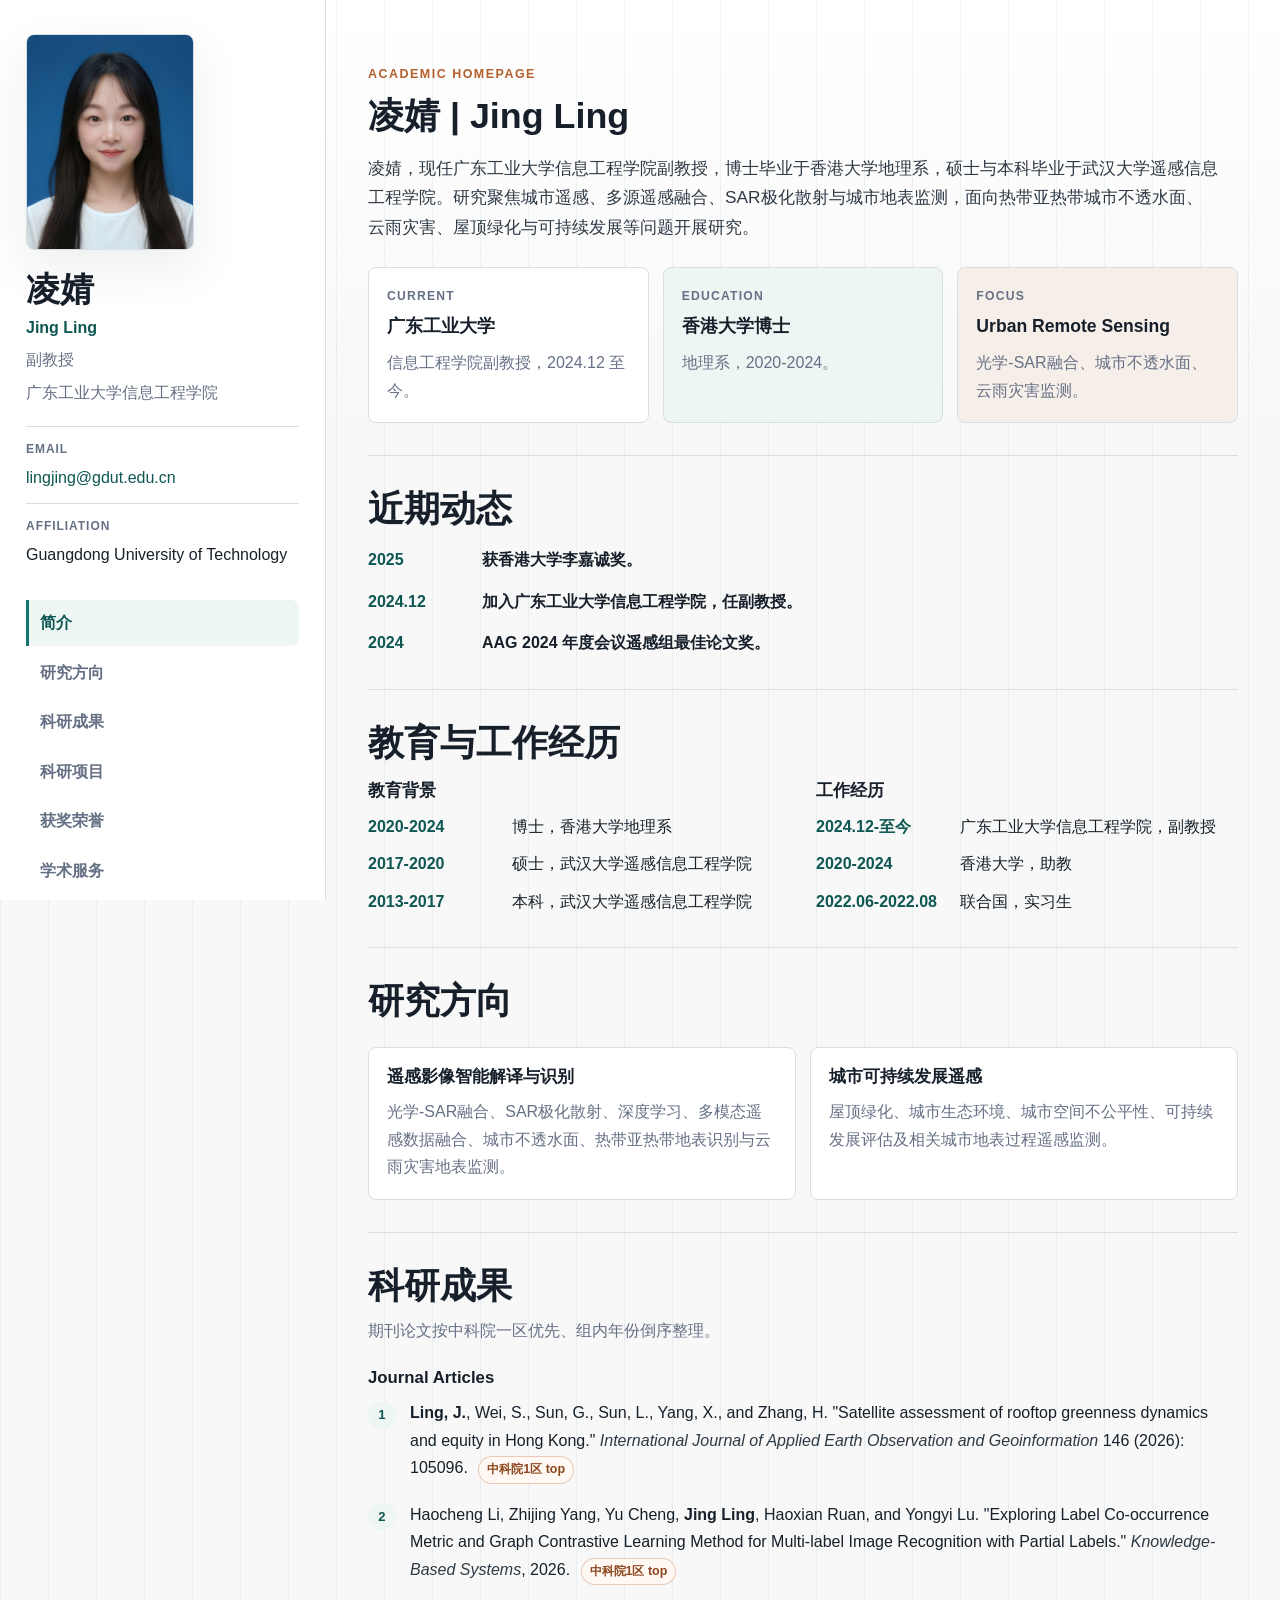
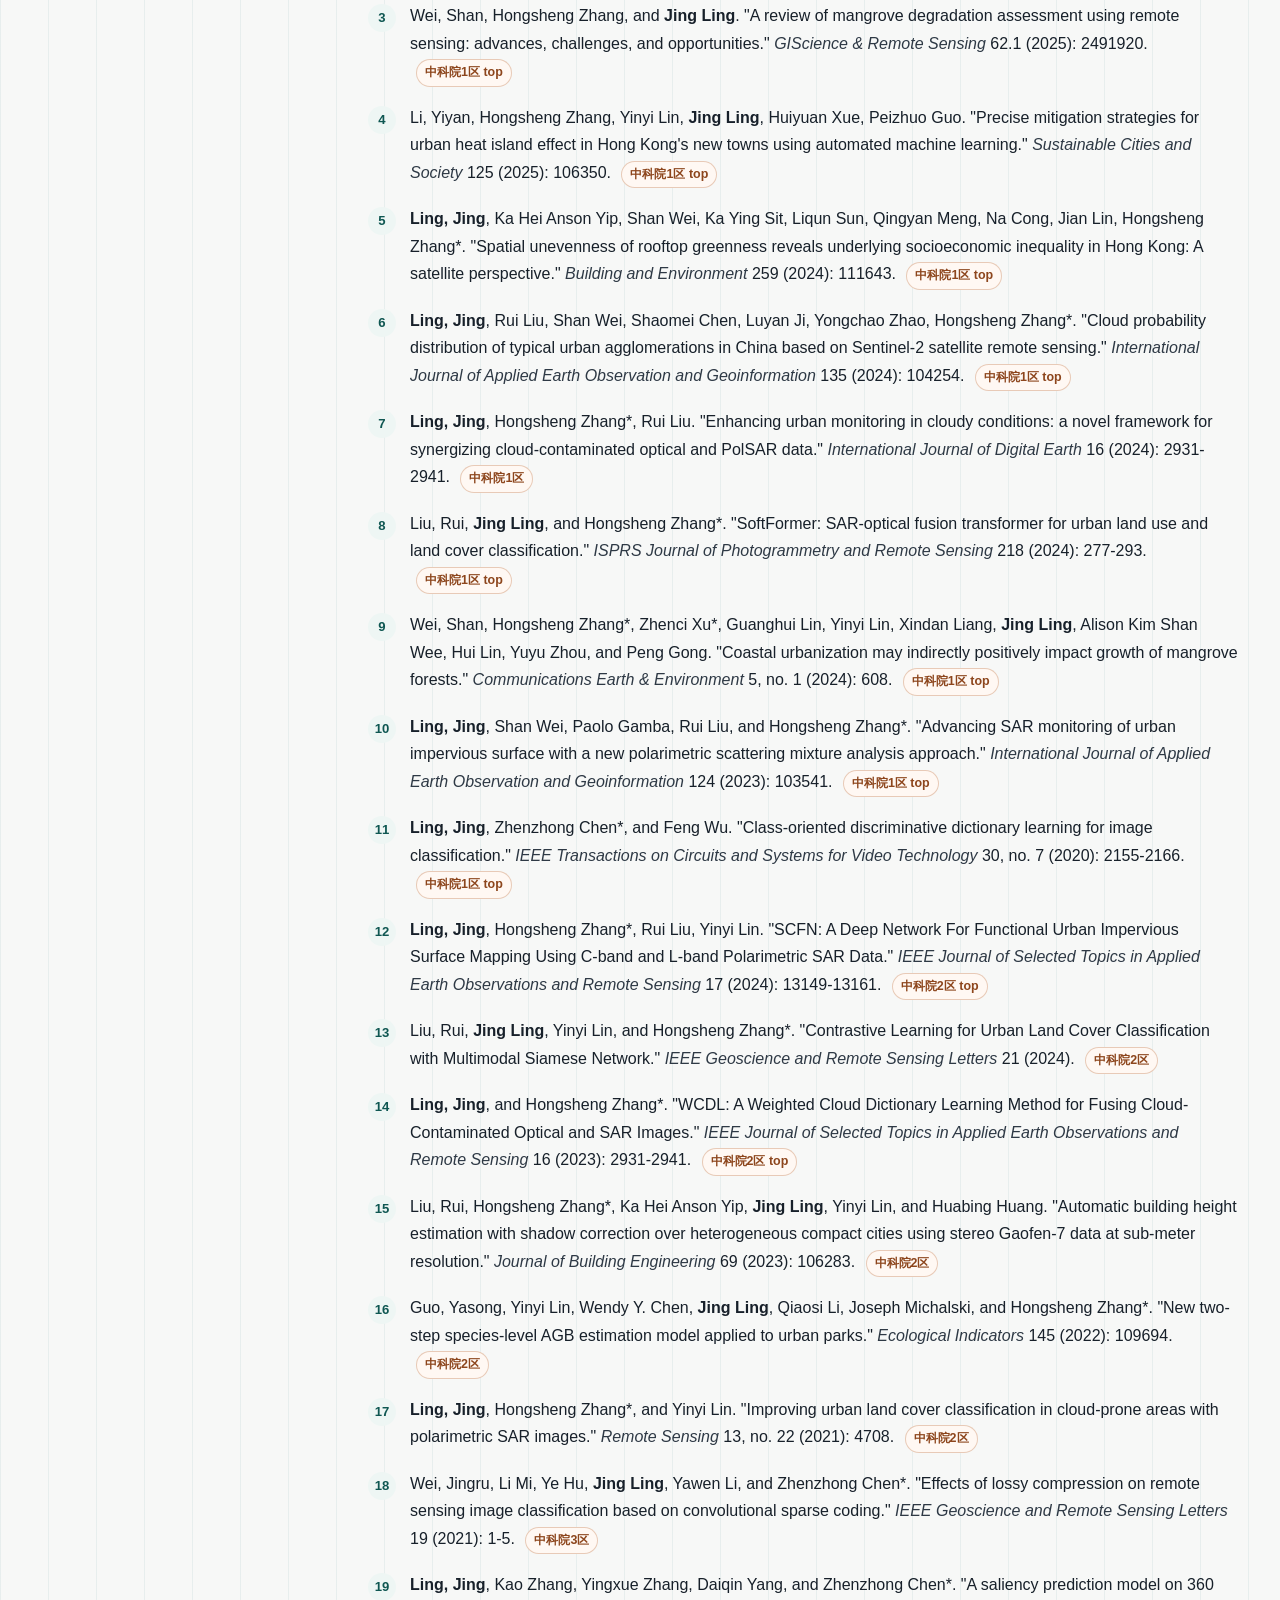
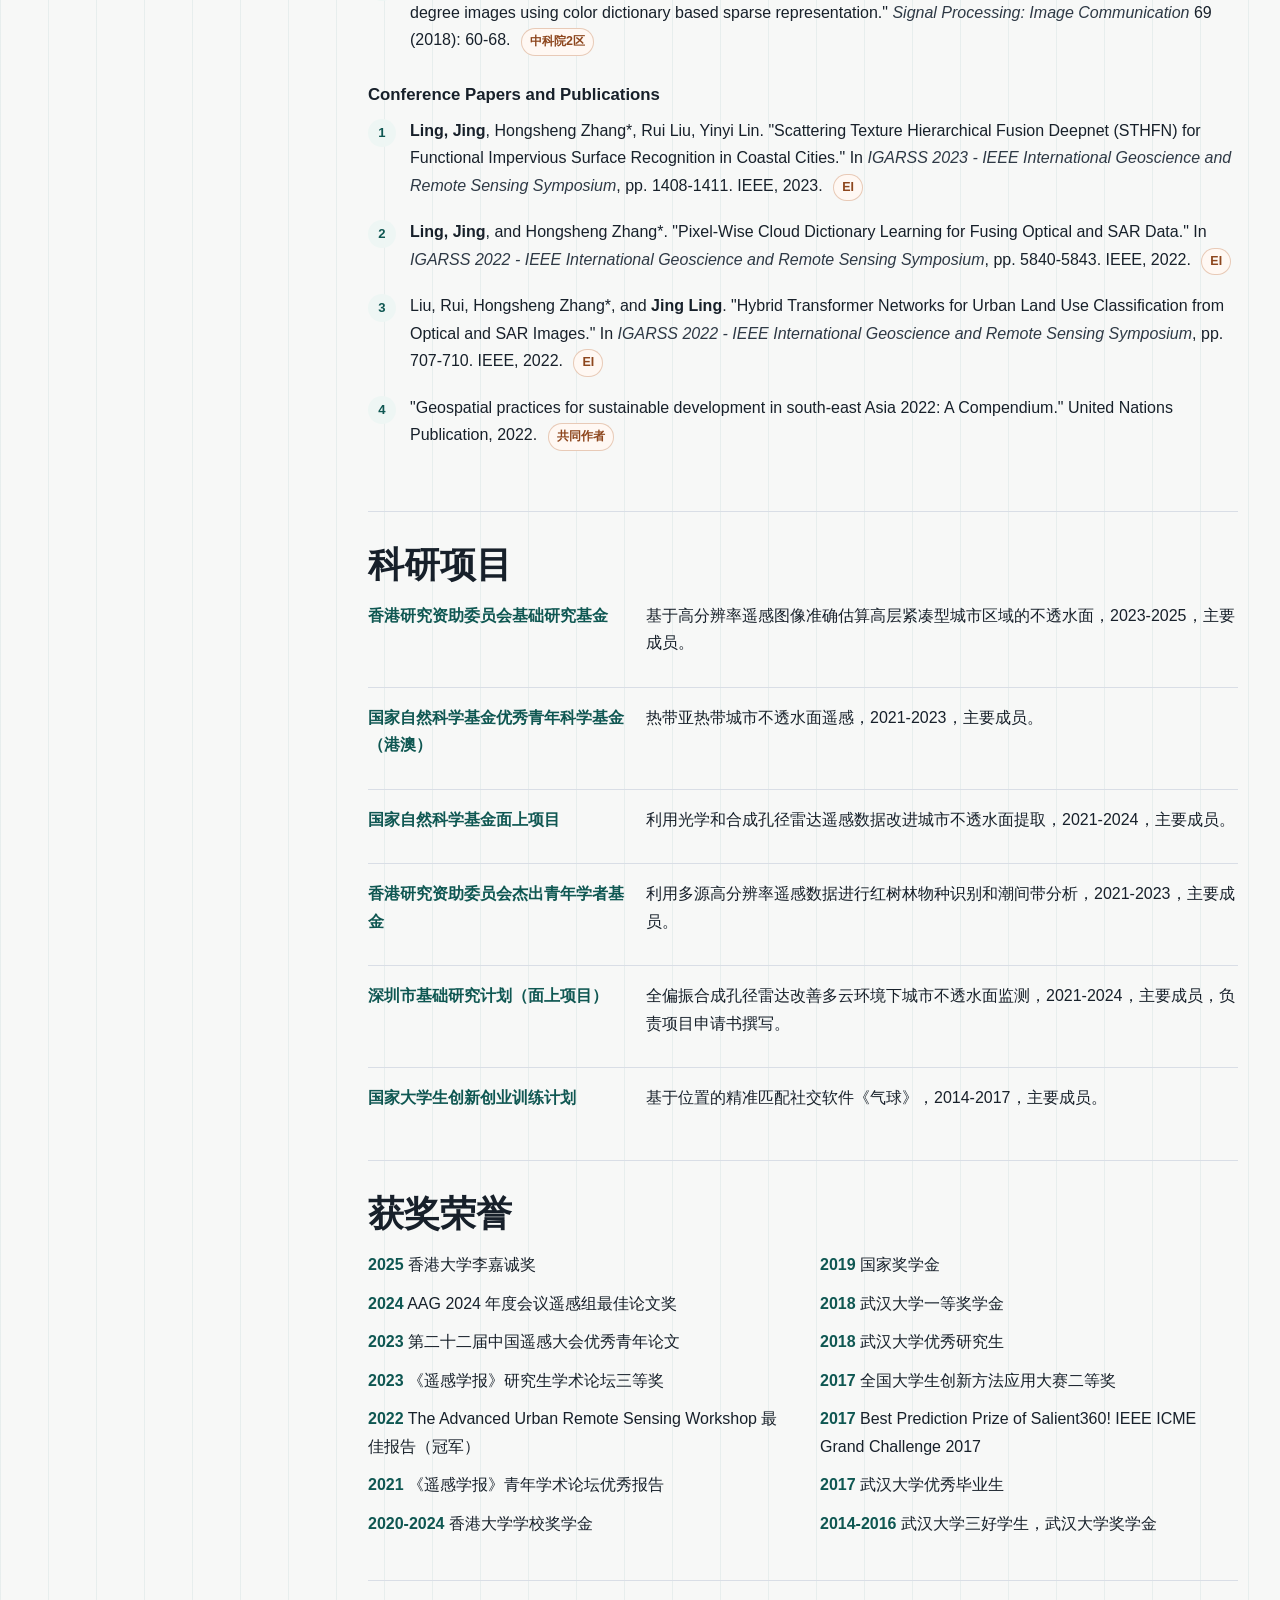
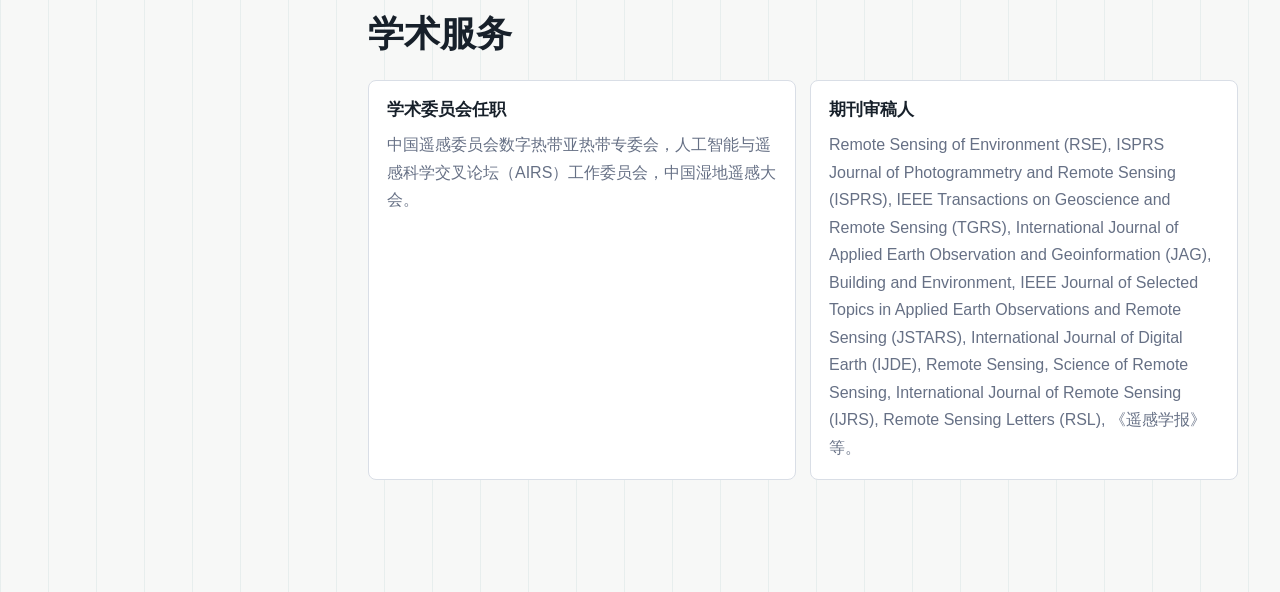
==== index.html @ eee4fcf6 "Publish index.html" ====
<!doctype html>
<html lang="zh-CN">
  <head>
    <meta charset="utf-8" />
    <meta name="viewport" content="width=device-width, initial-scale=1" />
    <title>凌婧 | Jing Ling</title>
    <meta
      name="description"
      content="凌婧，广东工业大学信息工程学院副教授。研究方向包括城市遥感、光学-SAR融合、SAR极化散射、城市不透水面、云雨灾害地表监测、屋顶绿化与可持续发展。"
    />
    <meta name="author" content="凌婧, Jing Ling" />
    <meta
      name="keywords"
      content="凌婧,Jing Ling,广东工业大学,Guangdong University of Technology,城市遥感,SAR,遥感,不透水面"
    />
    <meta name="robots" content="index, follow" />
    <link rel="canonical" href="https://jingling-rs.github.io/" />
    <meta property="og:type" content="profile" />
    <meta property="og:title" content="凌婧 | Jing Ling" />
    <meta property="og:url" content="https://jingling-rs.github.io/" />
    <meta
      property="og:description"
      content="凌婧，广东工业大学信息工程学院副教授。研究方向包括城市遥感、光学-SAR融合、SAR极化散射与城市地表监测。"
    />
    <meta property="og:image" content="https://jingling-rs.github.io/assets/profile.png" />
    <script type="application/ld+json">
      {
        "@context": "https://schema.org",
        "@type": "Person",
        "name": "凌婧",
        "alternateName": "Jing Ling",
        "url": "https://jingling-rs.github.io/",
        "image": "https://jingling-rs.github.io/assets/profile.png",
        "jobTitle": "副教授",
        "email": "mailto:lingjing@gdut.edu.cn",
        "worksFor": {
          "@type": "CollegeOrUniversity",
          "name": "广东工业大学"
        },
        "affiliation": {
          "@type": "CollegeOrUniversity",
          "name": "Guangdong University of Technology"
        },
        "alumniOf": [
          {
            "@type": "CollegeOrUniversity",
            "name": "The University of Hong Kong"
          },
          {
            "@type": "CollegeOrUniversity",
            "name": "Wuhan University"
          }
        ],
        "knowsAbout": [
          "Urban remote sensing",
          "SAR-optical fusion",
          "Polarimetric SAR",
          "Urban impervious surface",
          "Remote sensing image processing"
        ]
      }
    </script>
    <link rel="stylesheet" href="styles.css" />
  </head>
  <body>
    <div class="site-shell">
      <aside class="profile-panel" aria-label="个人信息">
        <a class="skip-link" href="#content">跳到正文</a>
        <div class="profile-card">
          <img class="portrait" src="assets/profile.png" alt="凌婧头像" />
          <div class="identity">
            <h1>凌婧</h1>
            <p class="roman-name">Jing Ling</p>
            <p>副教授</p>
            <p>广东工业大学信息工程学院</p>
          </div>
          <dl class="contact-list">
            <div>
              <dt>Email</dt>
              <dd><a href="mailto:lingjing@gdut.edu.cn">lingjing@gdut.edu.cn</a></dd>
            </div>
            <div>
              <dt>Affiliation</dt>
              <dd>Guangdong University of Technology</dd>
            </div>
          </dl>
        </div>

        <nav class="section-nav" aria-label="页面导航">
          <a href="#about">简介</a>
          <a href="#research">研究方向</a>
          <a href="#publications">科研成果</a>
          <a href="#projects">科研项目</a>
          <a href="#awards">获奖荣誉</a>
          <a href="#service">学术服务</a>
        </nav>
      </aside>

      <main id="content" class="content">
        <section id="about" class="section intro-section" aria-labelledby="about-title">
          <p class="eyebrow">Academic Homepage</p>
          <h2 id="about-title">凌婧 | Jing Ling</h2>
          <p class="lead">
            凌婧，现任广东工业大学信息工程学院副教授，博士毕业于香港大学地理系，硕士与本科毕业于武汉大学遥感信息工程学院。研究聚焦城市遥感、多源遥感融合、SAR极化散射与城市地表监测，面向热带亚热带城市不透水面、云雨灾害、屋顶绿化与可持续发展等问题开展研究。
          </p>

          <div class="highlight-grid" aria-label="个人概览">
            <article>
              <span>Current</span>
              <strong>广东工业大学</strong>
              <p>信息工程学院副教授，2024.12 至今。</p>
            </article>
            <article>
              <span>Education</span>
              <strong>香港大学博士</strong>
              <p>地理系，2020-2024。</p>
            </article>
            <article>
              <span>Focus</span>
              <strong>Urban Remote Sensing</strong>
              <p>光学-SAR融合、城市不透水面、云雨灾害监测。</p>
            </article>
          </div>
        </section>

        <section class="section" aria-labelledby="news-title">
          <h2 id="news-title">近期动态</h2>
          <ol class="timeline">
            <li>
              <time datetime="2025">2025</time>
              <div>
                <strong>获香港大学李嘉诚奖。</strong>
              </div>
            </li>
            <li>
              <time datetime="2024-12">2024.12</time>
              <div>
                <strong>加入广东工业大学信息工程学院，任副教授。</strong>
              </div>
            </li>
            <li>
              <time datetime="2024">2024</time>
              <div>
                <strong>AAG 2024 年度会议遥感组最佳论文奖。</strong>
              </div>
            </li>
          </ol>
        </section>

        <section class="section" aria-labelledby="education-title">
          <h2 id="education-title">教育与工作经历</h2>
          <div class="two-column">
            <div>
              <h3>教育背景</h3>
              <ol class="compact-list">
                <li><span>2020-2024</span> 博士，香港大学地理系</li>
                <li><span>2017-2020</span> 硕士，武汉大学遥感信息工程学院</li>
                <li><span>2013-2017</span> 本科，武汉大学遥感信息工程学院</li>
              </ol>
            </div>
            <div>
              <h3>工作经历</h3>
              <ol class="compact-list">
                <li><span>2024.12-至今</span> 广东工业大学信息工程学院，副教授</li>
                <li><span>2020-2024</span> 香港大学，助教</li>
                <li><span>2022.06-2022.08</span> 联合国，实习生</li>
              </ol>
            </div>
          </div>
        </section>

        <section id="research" class="section" aria-labelledby="research-title">
          <h2 id="research-title">研究方向</h2>
          <div class="topic-grid">
            <article>
              <h3>遥感影像智能解译与识别</h3>
              <p>
                光学-SAR融合、SAR极化散射、深度学习、多模态遥感数据融合、城市不透水面、热带亚热带地表识别与云雨灾害地表监测。
              </p>
            </article>
            <article>
              <h3>城市可持续发展遥感</h3>
              <p>
                屋顶绿化、城市生态环境、城市空间不公平性、可持续发展评估及相关城市地表过程遥感监测。
              </p>
            </article>
          </div>
        </section>

        <section id="publications" class="section" aria-labelledby="publications-title">
          <h2 id="publications-title">科研成果</h2>
          <p class="section-note">期刊论文按中科院一区优先、组内年份倒序整理。</p>

          <h3>Journal Articles</h3>
          <ol class="publication-list">
            <li>
              <strong>Ling, J.</strong>, Wei, S., Sun, G., Sun, L., Yang, X., and Zhang, H.
              "Satellite assessment of rooftop greenness dynamics and equity in Hong Kong."
              <em>International Journal of Applied Earth Observation and Geoinformation</em> 146 (2026): 105096.
              <span class="tag">中科院1区 top</span>
            </li>
            <li>
              Haocheng Li, Zhijing Yang, Yu Cheng, <strong>Jing Ling</strong>, Haoxian Ruan, and Yongyi Lu.
              "Exploring Label Co-occurrence Metric and Graph Contrastive Learning Method for Multi-label Image Recognition with Partial Labels."
              <em>Knowledge-Based Systems</em>, 2026.
              <span class="tag">中科院1区 top</span>
            </li>
            <li>
              Wei, Shan, Hongsheng Zhang, and <strong>Jing Ling</strong>.
              "A review of mangrove degradation assessment using remote sensing: advances, challenges, and opportunities."
              <em>GIScience &amp; Remote Sensing</em> 62.1 (2025): 2491920.
              <span class="tag">中科院1区 top</span>
            </li>
            <li>
              Li, Yiyan, Hongsheng Zhang, Yinyi Lin, <strong>Jing Ling</strong>, Huiyuan Xue, Peizhuo Guo.
              "Precise mitigation strategies for urban heat island effect in Hong Kong's new towns using automated machine learning."
              <em>Sustainable Cities and Society</em> 125 (2025): 106350.
              <span class="tag">中科院1区 top</span>
            </li>
            <li>
              <strong>Ling, Jing</strong>, Ka Hei Anson Yip, Shan Wei, Ka Ying Sit, Liqun Sun, Qingyan Meng, Na Cong, Jian Lin, Hongsheng Zhang*.
              "Spatial unevenness of rooftop greenness reveals underlying socioeconomic inequality in Hong Kong: A satellite perspective."
              <em>Building and Environment</em> 259 (2024): 111643.
              <span class="tag">中科院1区 top</span>
            </li>
            <li>
              <strong>Ling, Jing</strong>, Rui Liu, Shan Wei, Shaomei Chen, Luyan Ji, Yongchao Zhao, Hongsheng Zhang*.
              "Cloud probability distribution of typical urban agglomerations in China based on Sentinel-2 satellite remote sensing."
              <em>International Journal of Applied Earth Observation and Geoinformation</em> 135 (2024): 104254.
              <span class="tag">中科院1区 top</span>
            </li>
            <li>
              <strong>Ling, Jing</strong>, Hongsheng Zhang*, Rui Liu.
              "Enhancing urban monitoring in cloudy conditions: a novel framework for synergizing cloud-contaminated optical and PolSAR data."
              <em>International Journal of Digital Earth</em> 16 (2024): 2931-2941.
              <span class="tag">中科院1区</span>
            </li>
            <li>
              Liu, Rui, <strong>Jing Ling</strong>, and Hongsheng Zhang*.
              "SoftFormer: SAR-optical fusion transformer for urban land use and land cover classification."
              <em>ISPRS Journal of Photogrammetry and Remote Sensing</em> 218 (2024): 277-293.
              <span class="tag">中科院1区 top</span>
            </li>
            <li>
              Wei, Shan, Hongsheng Zhang*, Zhenci Xu*, Guanghui Lin, Yinyi Lin, Xindan Liang, <strong>Jing Ling</strong>, Alison Kim Shan Wee, Hui Lin, Yuyu Zhou, and Peng Gong.
              "Coastal urbanization may indirectly positively impact growth of mangrove forests."
              <em>Communications Earth &amp; Environment</em> 5, no. 1 (2024): 608.
              <span class="tag">中科院1区 top</span>
            </li>
            <li>
              <strong>Ling, Jing</strong>, Shan Wei, Paolo Gamba, Rui Liu, and Hongsheng Zhang*.
              "Advancing SAR monitoring of urban impervious surface with a new polarimetric scattering mixture analysis approach."
              <em>International Journal of Applied Earth Observation and Geoinformation</em> 124 (2023): 103541.
              <span class="tag">中科院1区 top</span>
            </li>
            <li>
              <strong>Ling, Jing</strong>, Zhenzhong Chen*, and Feng Wu.
              "Class-oriented discriminative dictionary learning for image classification."
              <em>IEEE Transactions on Circuits and Systems for Video Technology</em> 30, no. 7 (2020): 2155-2166.
              <span class="tag">中科院1区 top</span>
            </li>
            <li>
              <strong>Ling, Jing</strong>, Hongsheng Zhang*, Rui Liu, Yinyi Lin.
              "SCFN: A Deep Network For Functional Urban Impervious Surface Mapping Using C-band and L-band Polarimetric SAR Data."
              <em>IEEE Journal of Selected Topics in Applied Earth Observations and Remote Sensing</em> 17 (2024): 13149-13161.
              <span class="tag">中科院2区 top</span>
            </li>
            <li>
              Liu, Rui, <strong>Jing Ling</strong>, Yinyi Lin, and Hongsheng Zhang*.
              "Contrastive Learning for Urban Land Cover Classification with Multimodal Siamese Network."
              <em>IEEE Geoscience and Remote Sensing Letters</em> 21 (2024).
              <span class="tag">中科院2区</span>
            </li>
            <li>
              <strong>Ling, Jing</strong>, and Hongsheng Zhang*.
              "WCDL: A Weighted Cloud Dictionary Learning Method for Fusing Cloud-Contaminated Optical and SAR Images."
              <em>IEEE Journal of Selected Topics in Applied Earth Observations and Remote Sensing</em> 16 (2023): 2931-2941.
              <span class="tag">中科院2区 top</span>
            </li>
            <li>
              Liu, Rui, Hongsheng Zhang*, Ka Hei Anson Yip, <strong>Jing Ling</strong>, Yinyi Lin, and Huabing Huang.
              "Automatic building height estimation with shadow correction over heterogeneous compact cities using stereo Gaofen-7 data at sub-meter resolution."
              <em>Journal of Building Engineering</em> 69 (2023): 106283.
              <span class="tag">中科院2区</span>
            </li>
            <li>
              Guo, Yasong, Yinyi Lin, Wendy Y. Chen, <strong>Jing Ling</strong>, Qiaosi Li, Joseph Michalski, and Hongsheng Zhang*.
              "New two-step species-level AGB estimation model applied to urban parks."
              <em>Ecological Indicators</em> 145 (2022): 109694.
              <span class="tag">中科院2区</span>
            </li>
            <li>
              <strong>Ling, Jing</strong>, Hongsheng Zhang*, and Yinyi Lin.
              "Improving urban land cover classification in cloud-prone areas with polarimetric SAR images."
              <em>Remote Sensing</em> 13, no. 22 (2021): 4708.
              <span class="tag">中科院2区</span>
            </li>
            <li>
              Wei, Jingru, Li Mi, Ye Hu, <strong>Jing Ling</strong>, Yawen Li, and Zhenzhong Chen*.
              "Effects of lossy compression on remote sensing image classification based on convolutional sparse coding."
              <em>IEEE Geoscience and Remote Sensing Letters</em> 19 (2021): 1-5.
              <span class="tag">中科院3区</span>
            </li>
            <li>
              <strong>Ling, Jing</strong>, Kao Zhang, Yingxue Zhang, Daiqin Yang, and Zhenzhong Chen*.
              "A saliency prediction model on 360 degree images using color dictionary based sparse representation."
              <em>Signal Processing: Image Communication</em> 69 (2018): 60-68.
              <span class="tag">中科院2区</span>
            </li>
          </ol>

          <h3>Conference Papers and Publications</h3>
          <ol class="publication-list">
            <li>
              <strong>Ling, Jing</strong>, Hongsheng Zhang*, Rui Liu, Yinyi Lin.
              "Scattering Texture Hierarchical Fusion Deepnet (STHFN) for Functional Impervious Surface Recognition in Coastal Cities."
              In <em>IGARSS 2023 - IEEE International Geoscience and Remote Sensing Symposium</em>, pp. 1408-1411. IEEE, 2023.
              <span class="tag">EI</span>
            </li>
            <li>
              <strong>Ling, Jing</strong>, and Hongsheng Zhang*.
              "Pixel-Wise Cloud Dictionary Learning for Fusing Optical and SAR Data."
              In <em>IGARSS 2022 - IEEE International Geoscience and Remote Sensing Symposium</em>, pp. 5840-5843. IEEE, 2022.
              <span class="tag">EI</span>
            </li>
            <li>
              Liu, Rui, Hongsheng Zhang*, and <strong>Jing Ling</strong>.
              "Hybrid Transformer Networks for Urban Land Use Classification from Optical and SAR Images."
              In <em>IGARSS 2022 - IEEE International Geoscience and Remote Sensing Symposium</em>, pp. 707-710. IEEE, 2022.
              <span class="tag">EI</span>
            </li>
            <li>
              "Geospatial practices for sustainable development in south-east Asia 2022: A Compendium."
              United Nations Publication, 2022.
              <span class="tag">共同作者</span>
            </li>
          </ol>
        </section>

        <section id="projects" class="section" aria-labelledby="projects-title">
          <h2 id="projects-title">科研项目</h2>
          <ol class="project-list">
            <li>
              <strong>香港研究资助委员会基础研究基金</strong>
              <span>基于高分辨率遥感图像准确估算高层紧凑型城市区域的不透水面，2023-2025，主要成员。</span>
            </li>
            <li>
              <strong>国家自然科学基金优秀青年科学基金（港澳）</strong>
              <span>热带亚热带城市不透水面遥感，2021-2023，主要成员。</span>
            </li>
            <li>
              <strong>国家自然科学基金面上项目</strong>
              <span>利用光学和合成孔径雷达遥感数据改进城市不透水面提取，2021-2024，主要成员。</span>
            </li>
            <li>
              <strong>香港研究资助委员会杰出青年学者基金</strong>
              <span>利用多源高分辨率遥感数据进行红树林物种识别和潮间带分析，2021-2023，主要成员。</span>
            </li>
            <li>
              <strong>深圳市基础研究计划（面上项目）</strong>
              <span>全偏振合成孔径雷达改善多云环境下城市不透水面监测，2021-2024，主要成员，负责项目申请书撰写。</span>
            </li>
            <li>
              <strong>国家大学生创新创业训练计划</strong>
              <span>基于位置的精准匹配社交软件《气球》，2014-2017，主要成员。</span>
            </li>
          </ol>
        </section>

        <section id="awards" class="section" aria-labelledby="awards-title">
          <h2 id="awards-title">获奖荣誉</h2>
          <ol class="award-list">
            <li><span>2025</span> 香港大学李嘉诚奖</li>
            <li><span>2024</span> AAG 2024 年度会议遥感组最佳论文奖</li>
            <li><span>2023</span> 第二十二届中国遥感大会优秀青年论文</li>
            <li><span>2023</span> 《遥感学报》研究生学术论坛三等奖</li>
            <li><span>2022</span> The Advanced Urban Remote Sensing Workshop 最佳报告（冠军）</li>
            <li><span>2021</span> 《遥感学报》青年学术论坛优秀报告</li>
            <li><span>2020-2024</span> 香港大学学校奖学金</li>
            <li><span>2019</span> 国家奖学金</li>
            <li><span>2018</span> 武汉大学一等奖学金</li>
            <li><span>2018</span> 武汉大学优秀研究生</li>
            <li><span>2017</span> 全国大学生创新方法应用大赛二等奖</li>
            <li><span>2017</span> Best Prediction Prize of Salient360! IEEE ICME Grand Challenge 2017</li>
            <li><span>2017</span> 武汉大学优秀毕业生</li>
            <li><span>2014-2016</span> 武汉大学三好学生，武汉大学奖学金</li>
          </ol>
        </section>

        <section id="service" class="section" aria-labelledby="service-title">
          <h2 id="service-title">学术服务</h2>
          <div class="service-grid">
            <article>
              <h3>学术委员会任职</h3>
              <p>中国遥感委员会数字热带亚热带专委会，人工智能与遥感科学交叉论坛（AIRS）工作委员会，中国湿地遥感大会。</p>
            </article>
            <article>
              <h3>期刊审稿人</h3>
              <p>
                Remote Sensing of Environment (RSE), ISPRS Journal of Photogrammetry and Remote Sensing (ISPRS), IEEE Transactions on Geoscience and Remote Sensing (TGRS), International Journal of Applied Earth Observation and Geoinformation (JAG), Building and Environment, IEEE Journal of Selected Topics in Applied Earth Observations and Remote Sensing (JSTARS), International Journal of Digital Earth (IJDE), Remote Sensing, Science of Remote Sensing, International Journal of Remote Sensing (IJRS), Remote Sensing Letters (RSL), 《遥感学报》等。
              </p>
            </article>
          </div>
        </section>
      </main>
    </div>

    <script src="scripts.js"></script>
  </body>
</html>
---- styles.css ----
:root {
  color-scheme: light;
  --bg: #f7f8f7;
  --panel: #ffffff;
  --ink: #17202a;
  --muted: #667085;
  --line: #d9dee6;
  --accent: #14736d;
  --accent-dark: #0f5752;
  --accent-warm: #b4602b;
  --soft: #eef6f4;
  --soft-warm: #f6efe9;
  --shadow: 0 18px 50px rgba(23, 32, 42, 0.08);
  --sidebar-width: 326px;
  font-family: "Inter", "Segoe UI", "PingFang SC", "Microsoft YaHei", Arial, sans-serif;
}

* {
  box-sizing: border-box;
}

html {
  scroll-behavior: smooth;
}

body {
  margin: 0;
  background:
    linear-gradient(90deg, rgba(20, 115, 109, 0.07) 0, rgba(20, 115, 109, 0.07) 1px, transparent 1px),
    linear-gradient(180deg, #ffffff 0, var(--bg) 420px);
  background-size: 48px 48px, auto;
  color: var(--ink);
  font-size: 16px;
  line-height: 1.72;
}

a {
  color: var(--accent-dark);
  text-decoration: none;
}

a:hover,
a:focus-visible {
  color: var(--accent-warm);
}

:focus-visible {
  outline: 3px solid rgba(180, 96, 43, 0.34);
  outline-offset: 3px;
}

.site-shell {
  display: grid;
  grid-template-columns: var(--sidebar-width) minmax(0, 1fr);
  min-height: 100vh;
}

.profile-panel {
  align-self: start;
  height: 100vh;
  position: sticky;
  top: 0;
  padding: 34px 26px;
  border-right: 1px solid var(--line);
  background: rgba(255, 255, 255, 0.88);
  backdrop-filter: blur(14px);
  overflow-y: auto;
}

.skip-link {
  position: absolute;
  left: 20px;
  top: 10px;
  transform: translateY(-140%);
  background: var(--ink);
  color: #fff;
  padding: 8px 10px;
  border-radius: 6px;
  z-index: 5;
}

.skip-link:focus {
  transform: translateY(0);
}

.profile-card {
  display: grid;
  gap: 20px;
}

.portrait {
  width: 168px;
  height: 216px;
  object-fit: cover;
  border-radius: 8px;
  border: 1px solid var(--line);
  box-shadow: var(--shadow);
}

.identity h1 {
  margin: 0;
  font-size: 2.15rem;
  line-height: 1.12;
  letter-spacing: 0;
}

.identity p {
  margin: 5px 0 0;
  color: var(--muted);
}

.roman-name {
  color: var(--accent-dark) !important;
  font-weight: 700;
}

.contact-list {
  display: grid;
  gap: 12px;
  margin: 0;
}

.contact-list div {
  border-top: 1px solid var(--line);
  padding-top: 12px;
}

.contact-list dt {
  color: var(--muted);
  font-size: 0.75rem;
  font-weight: 800;
  letter-spacing: 0.08em;
  text-transform: uppercase;
}

.contact-list dd {
  margin: 4px 0 0;
  overflow-wrap: anywhere;
}

.section-nav {
  display: grid;
  gap: 4px;
  margin-top: 32px;
}

.section-nav a {
  display: block;
  padding: 9px 11px;
  border-left: 3px solid transparent;
  border-radius: 0 8px 8px 0;
  color: var(--muted);
  font-weight: 700;
}

.section-nav a:hover,
.section-nav a.is-active {
  background: var(--soft);
  border-left-color: var(--accent);
  color: var(--accent-dark);
}

.content {
  width: min(100%, 1040px);
  padding: 56px 42px 80px;
}

.section {
  padding: 32px 0;
  border-bottom: 1px solid var(--line);
  scroll-margin-top: 30px;
}

.section:last-child {
  border-bottom: 0;
}

.intro-section {
  padding-top: 8px;
}

.eyebrow {
  margin: 0 0 10px;
  color: var(--accent-warm);
  font-size: 0.78rem;
  font-weight: 900;
  letter-spacing: 0.12em;
  text-transform: uppercase;
}

h2 {
  margin: 0 0 16px;
  color: var(--ink);
  font-size: clamp(1.5rem, 2.8vw, 2.45rem);
  line-height: 1.18;
  letter-spacing: 0;
}

h3 {
  margin: 0 0 10px;
  color: var(--ink);
  font-size: 1.05rem;
  line-height: 1.35;
  letter-spacing: 0;
}

.lead {
  max-width: 850px;
  margin: 0;
  color: #2e3945;
  font-size: 1.08rem;
}

.highlight-grid,
.topic-grid,
.service-grid {
  display: grid;
  grid-template-columns: repeat(3, minmax(0, 1fr));
  gap: 14px;
  margin-top: 24px;
}

.topic-grid,
.service-grid {
  grid-template-columns: repeat(2, minmax(0, 1fr));
}

.highlight-grid article,
.topic-grid article,
.service-grid article {
  min-width: 0;
  padding: 18px;
  border: 1px solid var(--line);
  border-radius: 8px;
  background: var(--panel);
}

.highlight-grid article:nth-child(2) {
  background: var(--soft);
}

.highlight-grid article:nth-child(3) {
  background: var(--soft-warm);
}

.highlight-grid span {
  display: block;
  color: var(--muted);
  font-size: 0.76rem;
  font-weight: 900;
  letter-spacing: 0.1em;
  text-transform: uppercase;
}

.highlight-grid strong {
  display: block;
  margin-top: 4px;
  font-size: 1.1rem;
}

.highlight-grid p,
.topic-grid p,
.service-grid p {
  margin: 8px 0 0;
  color: var(--muted);
}

.timeline,
.compact-list,
.publication-list,
.project-list,
.award-list {
  list-style: none;
  margin: 0;
  padding: 0;
}

.timeline {
  display: grid;
  gap: 14px;
}

.timeline li {
  display: grid;
  grid-template-columns: 96px minmax(0, 1fr);
  gap: 18px;
}

.timeline time {
  color: var(--accent-dark);
  font-weight: 900;
}

.two-column {
  display: grid;
  grid-template-columns: repeat(2, minmax(0, 1fr));
  gap: 26px;
}

.compact-list {
  display: grid;
  gap: 10px;
}

.compact-list li {
  display: grid;
  grid-template-columns: 132px minmax(0, 1fr);
  gap: 12px;
  align-items: start;
}

.compact-list span,
.award-list span {
  color: var(--accent-dark);
  font-weight: 900;
}

.section-note {
  margin: -6px 0 22px;
  color: var(--muted);
}

.publication-list {
  counter-reset: publication;
  display: grid;
  gap: 17px;
  margin-bottom: 28px;
}

.publication-list li {
  counter-increment: publication;
  position: relative;
  padding-left: 42px;
}

.publication-list li::before {
  content: counter(publication);
  position: absolute;
  left: 0;
  top: 2px;
  width: 28px;
  height: 28px;
  border-radius: 50%;
  background: var(--soft);
  color: var(--accent-dark);
  font-size: 0.82rem;
  font-weight: 900;
  line-height: 28px;
  text-align: center;
}

em {
  color: #2e3945;
}

.tag {
  display: inline-flex;
  align-items: center;
  min-height: 24px;
  margin-left: 6px;
  padding: 2px 8px;
  border: 1px solid rgba(180, 96, 43, 0.3);
  border-radius: 999px;
  background: #fff8f3;
  color: #8d461d;
  font-size: 0.78rem;
  font-weight: 800;
  white-space: nowrap;
}

.project-list {
  display: grid;
  gap: 14px;
}

.project-list li {
  display: grid;
  grid-template-columns: minmax(180px, 260px) minmax(0, 1fr);
  gap: 18px;
  padding: 16px 0;
  border-top: 1px solid var(--line);
}

.project-list li:first-child {
  border-top: 0;
  padding-top: 0;
}

.project-list strong {
  color: var(--accent-dark);
}

.award-list {
  column-count: 2;
  column-gap: 34px;
}

.award-list li {
  break-inside: avoid;
  margin: 0 0 11px;
  padding-left: 0;
}

@media (max-width: 980px) {
  .site-shell {
    display: block;
  }

  .profile-panel {
    position: static;
    height: auto;
    padding: 24px;
    border-right: 0;
    border-bottom: 1px solid var(--line);
  }

  .profile-card {
    grid-template-columns: 126px minmax(0, 1fr);
    align-items: start;
  }

  .portrait {
    width: 126px;
    height: 162px;
    grid-row: span 2;
  }

  .contact-list {
    grid-column: 2;
  }

  .section-nav {
    grid-auto-flow: column;
    grid-auto-columns: max-content;
    overflow-x: auto;
    margin-top: 22px;
    padding-bottom: 4px;
  }

  .section-nav a {
    border-left: 0;
    border-bottom: 3px solid transparent;
    border-radius: 8px 8px 0 0;
  }

  .section-nav a:hover,
  .section-nav a.is-active {
    border-left-color: transparent;
    border-bottom-color: var(--accent);
  }

  .content {
    width: 100%;
    padding: 38px 24px 64px;
  }

  .highlight-grid,
  .topic-grid,
  .service-grid {
    grid-template-columns: 1fr;
  }
}

@media (max-width: 680px) {
  body {
    font-size: 15px;
  }

  .profile-panel {
    padding: 20px;
  }

  .profile-card {
    grid-template-columns: 102px minmax(0, 1fr);
    gap: 15px;
  }

  .portrait {
    width: 102px;
    height: 132px;
  }

  .identity h1 {
    font-size: 1.78rem;
  }

  .contact-list {
    grid-column: 1 / -1;
  }

  .content {
    padding: 30px 18px 54px;
  }

  .section {
    padding: 26px 0;
  }

  .timeline li,
  .compact-list li,
  .project-list li {
    grid-template-columns: 1fr;
    gap: 3px;
  }

  .publication-list li {
    padding-left: 0;
    padding-top: 38px;
  }

  .publication-list li::before {
    top: 0;
  }

  .award-list {
    column-count: 1;
  }
}
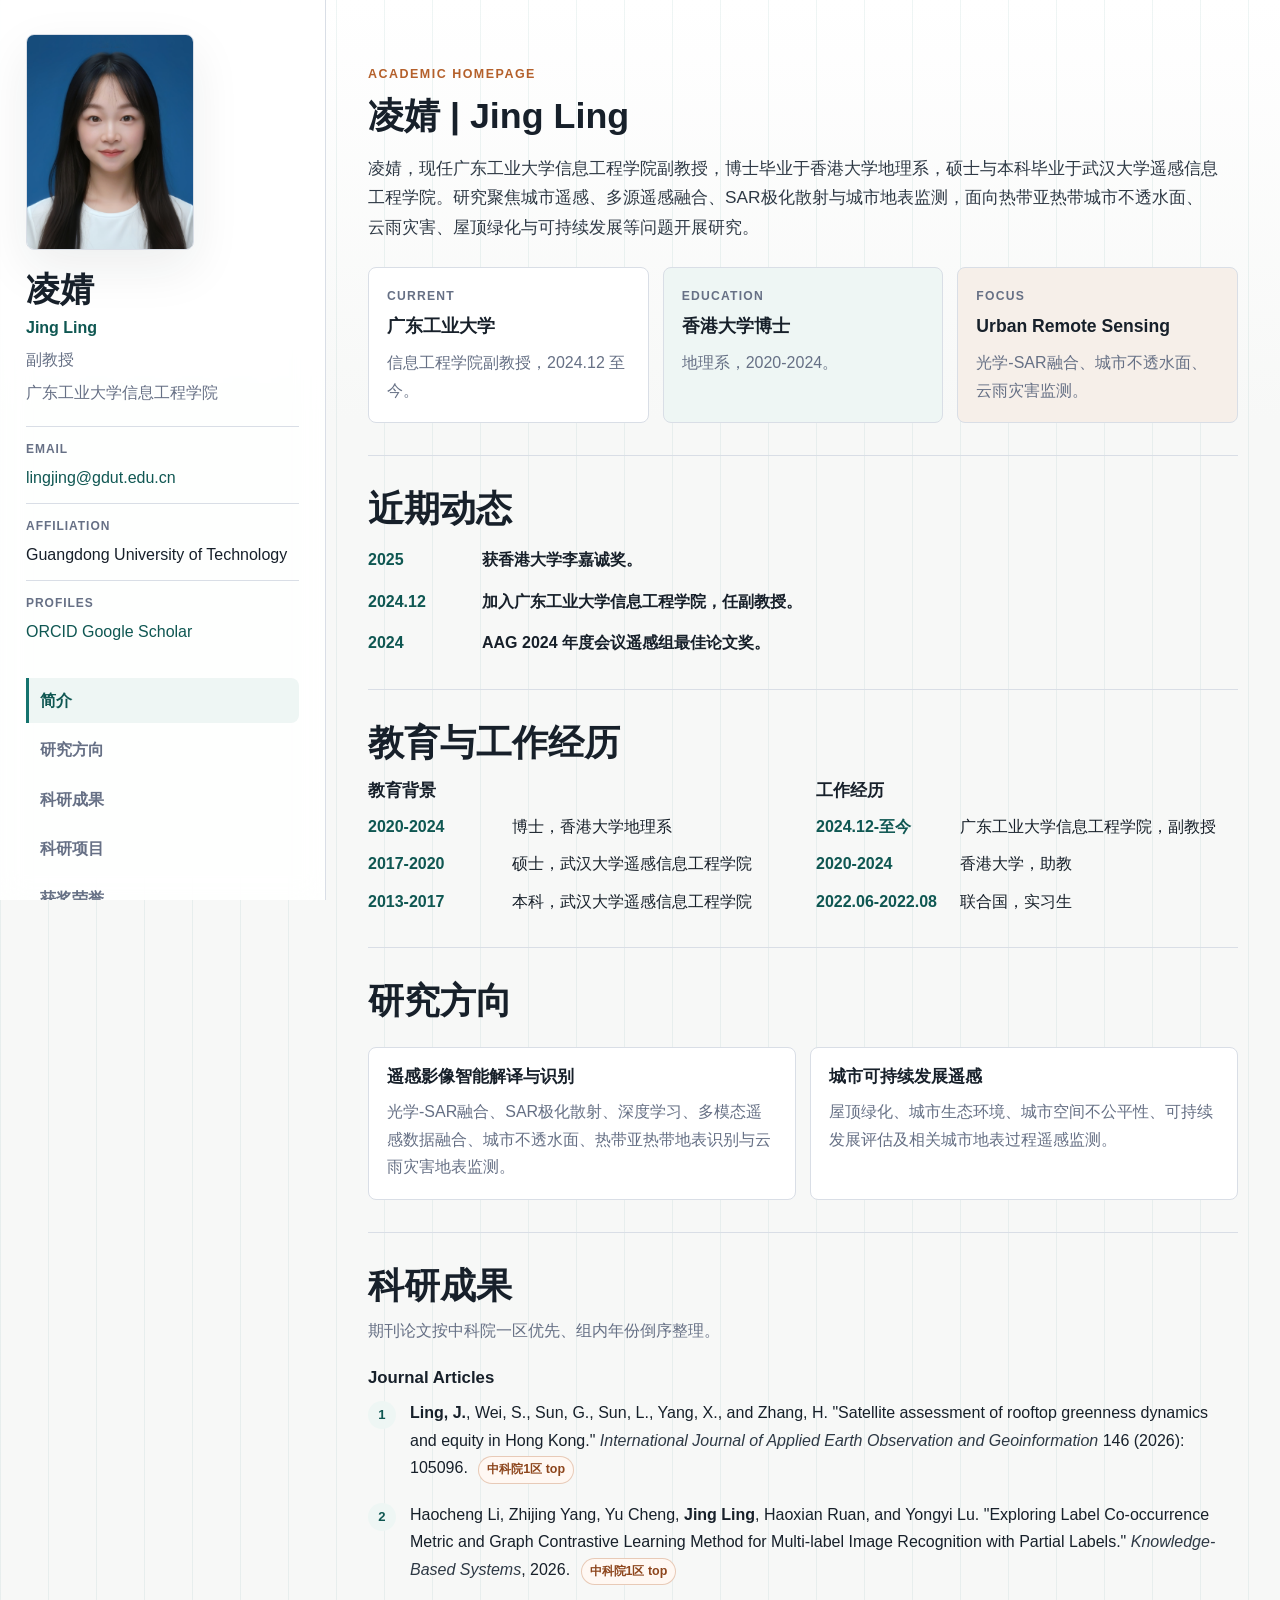
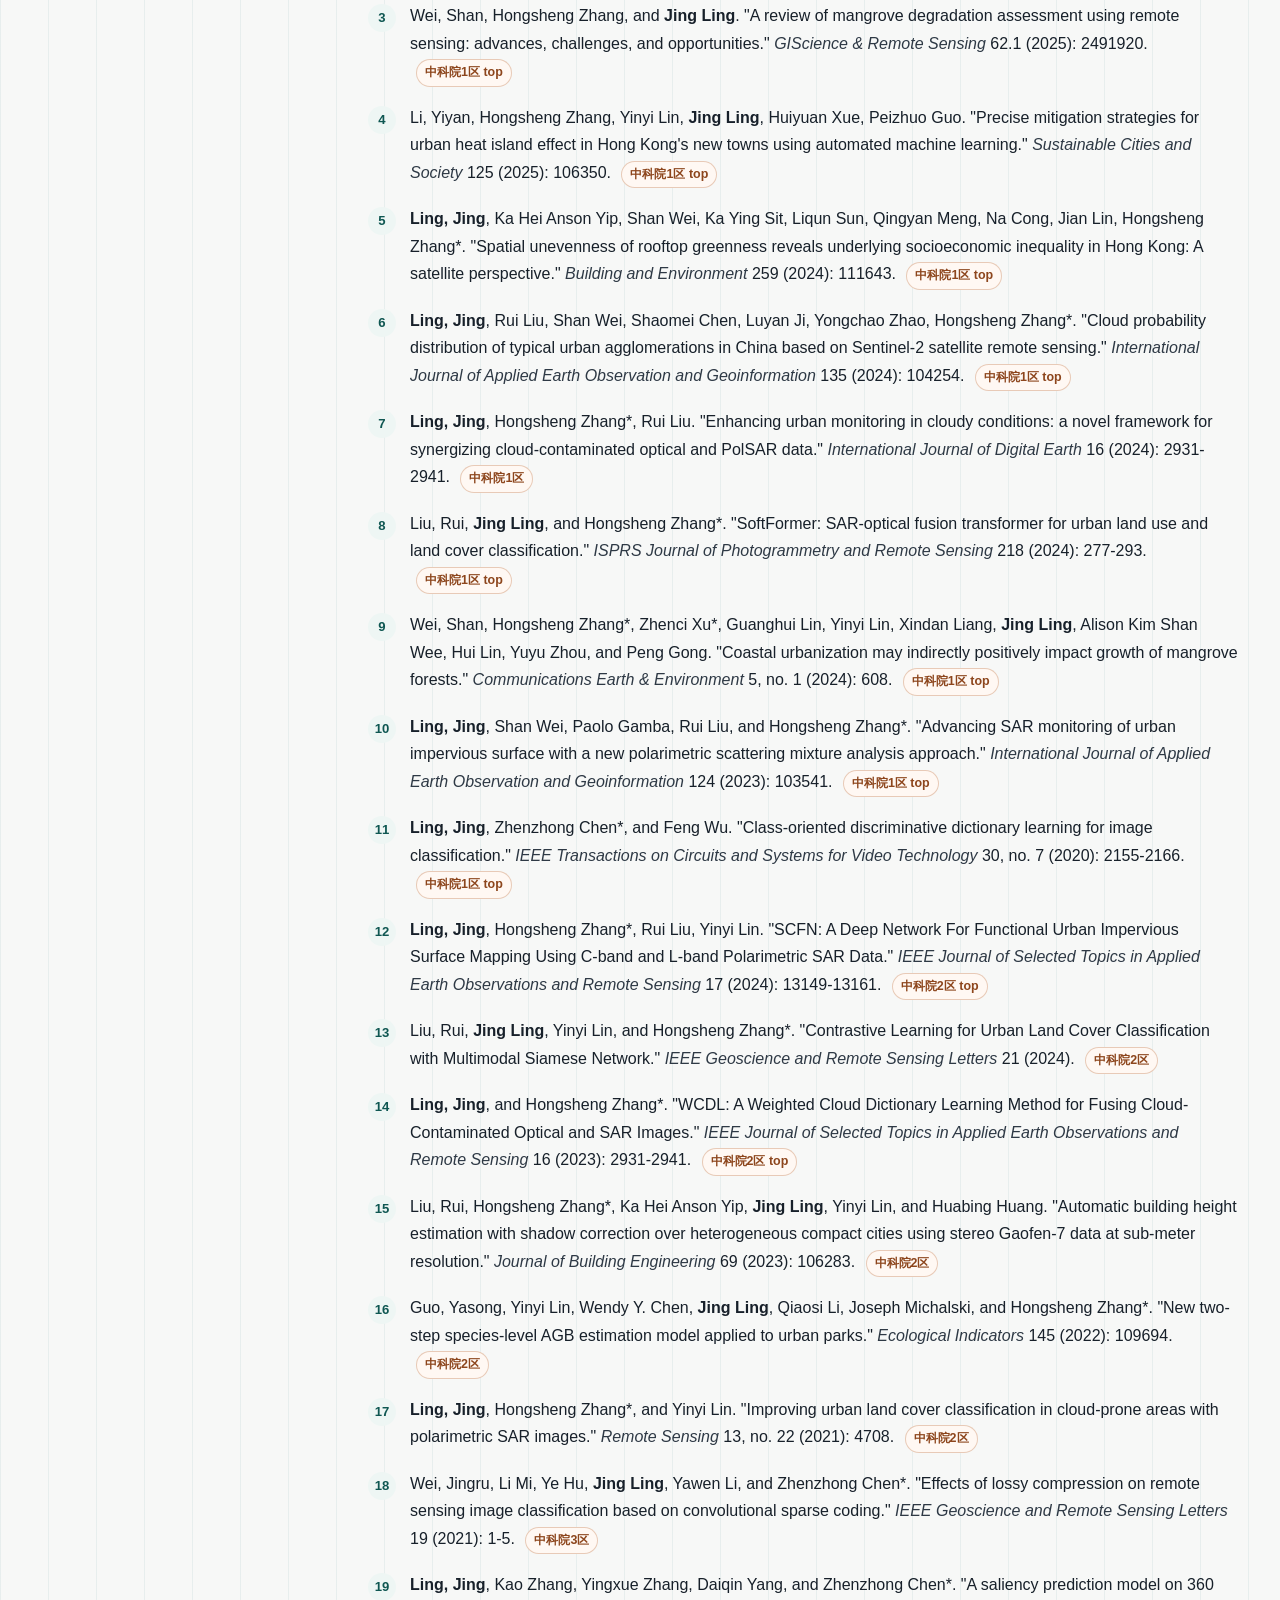
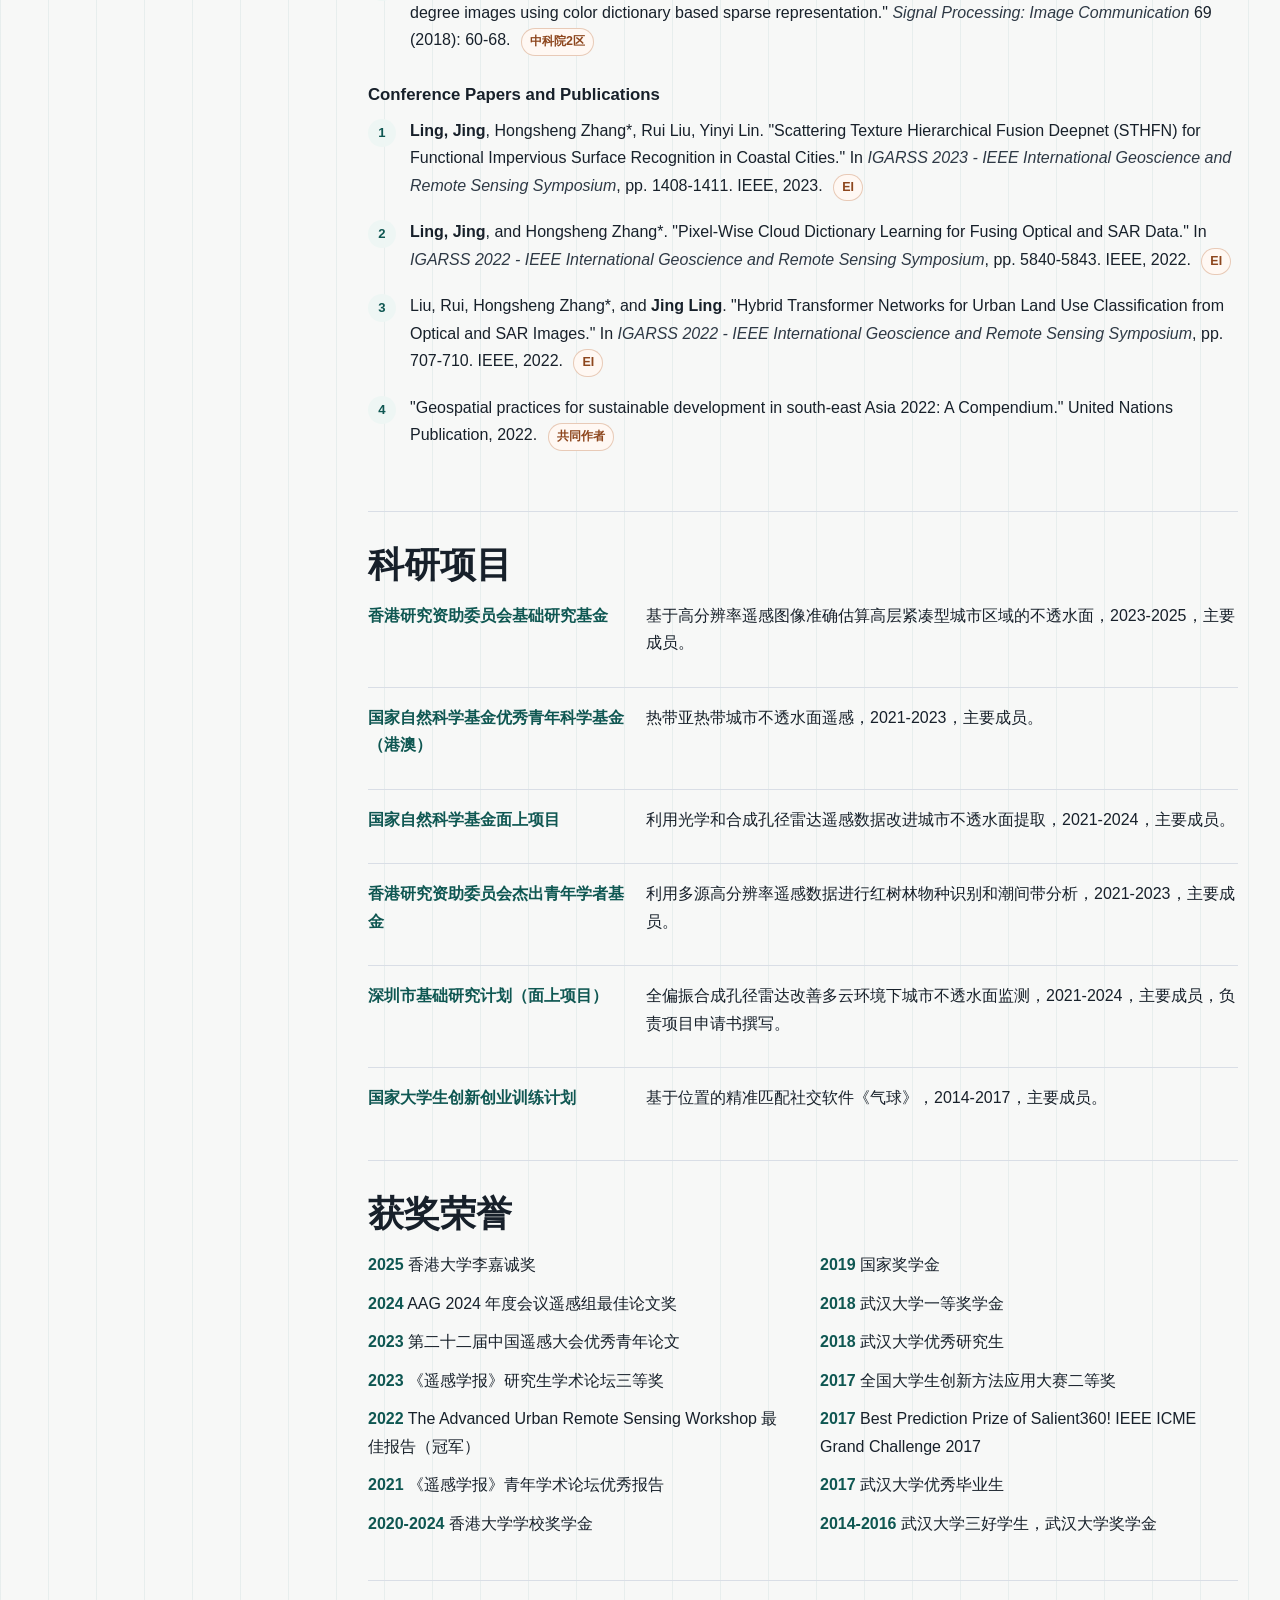
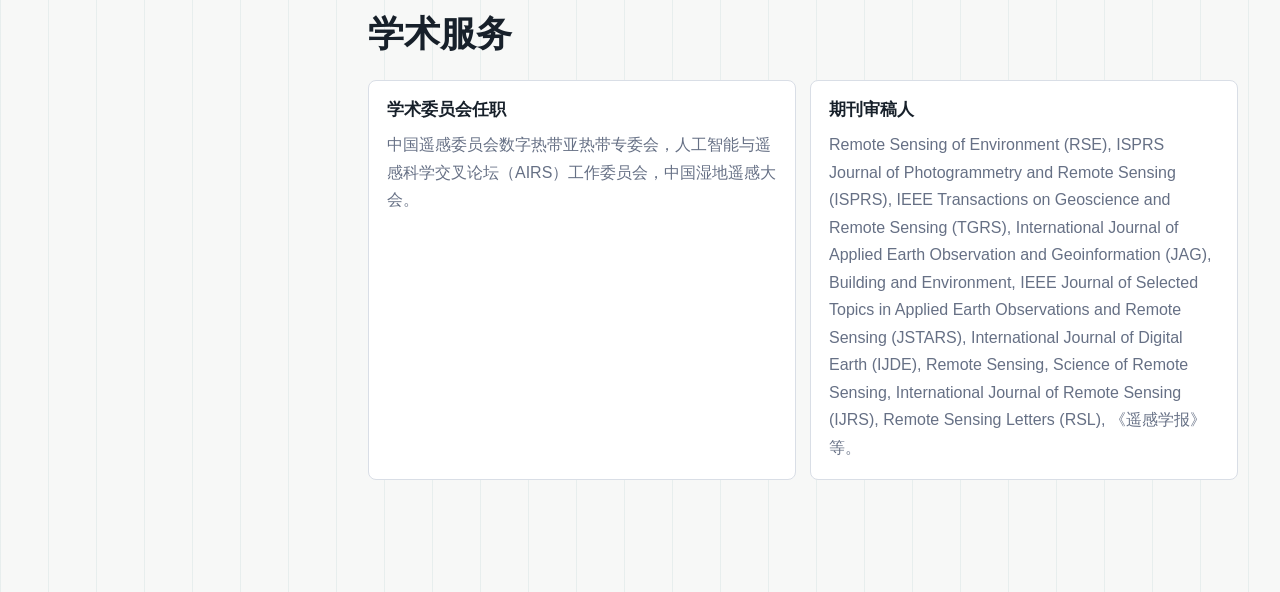
==== commit c43f5fcb: "Publish index.html" ====
--- a/index.html
+++ b/index.html
@@ -33,6 +33,10 @@
         "image": "https://jingling-rs.github.io/assets/profile.png",
         "jobTitle": "副教授",
         "email": "mailto:lingjing@gdut.edu.cn",
+        "sameAs": [
+          "https://orcid.org/0000-0002-5195-1450",
+          "https://scholar.google.com/citations?hl=zh-CN&user=QeZ-ANkAAAAJ&view_op=list_works&sortby=pubdate"
+        ],
         "worksFor": {
           "@type": "CollegeOrUniversity",
           "name": "广东工业大学"
@@ -83,6 +87,13 @@
               <dt>Affiliation</dt>
               <dd>Guangdong University of Technology</dd>
             </div>
+            <div>
+              <dt>Profiles</dt>
+              <dd class="profile-links">
+                <a href="https://orcid.org/0000-0002-5195-1450" target="_blank" rel="noopener noreferrer">ORCID</a>
+                <a href="https://scholar.google.com/citations?hl=zh-CN&amp;user=QeZ-ANkAAAAJ&amp;view_op=list_works&amp;sortby=pubdate" target="_blank" rel="noopener noreferrer">Google Scholar</a>
+              </dd>
+            </div>
           </dl>
         </div>
 
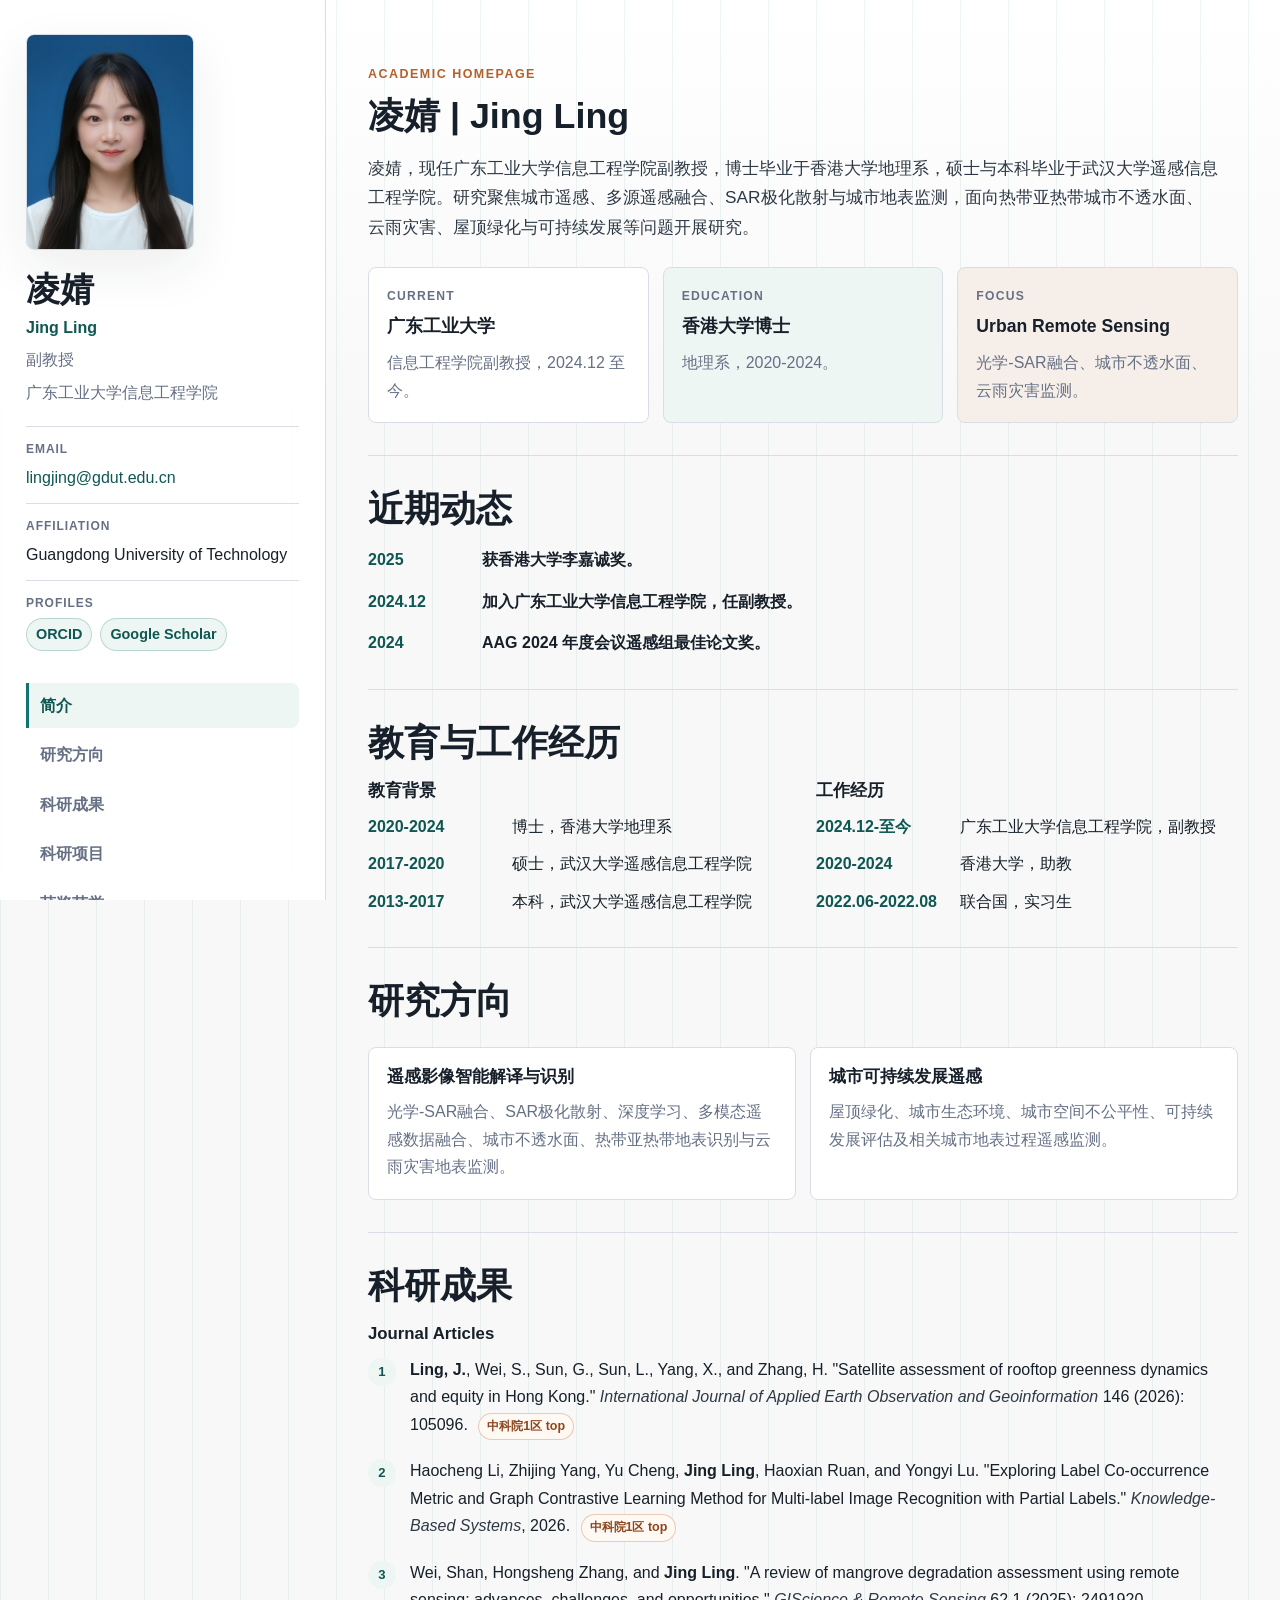
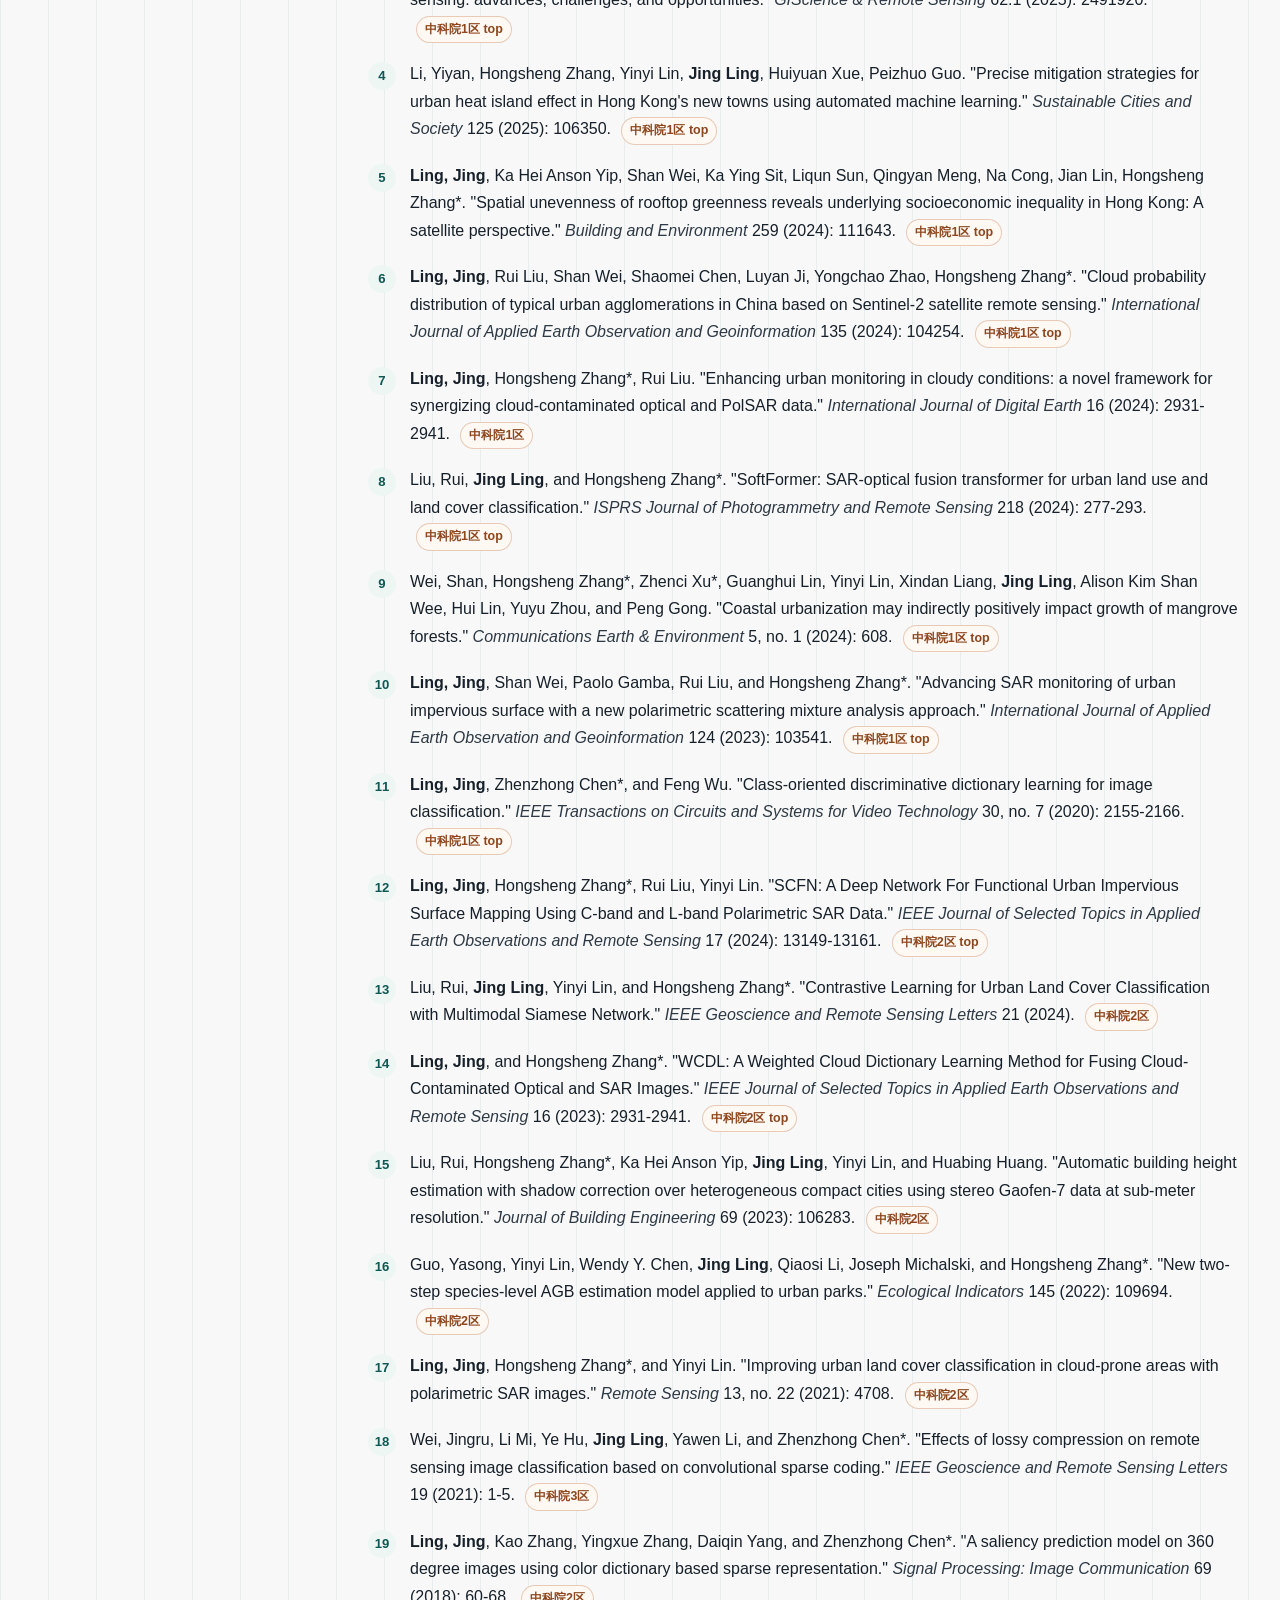
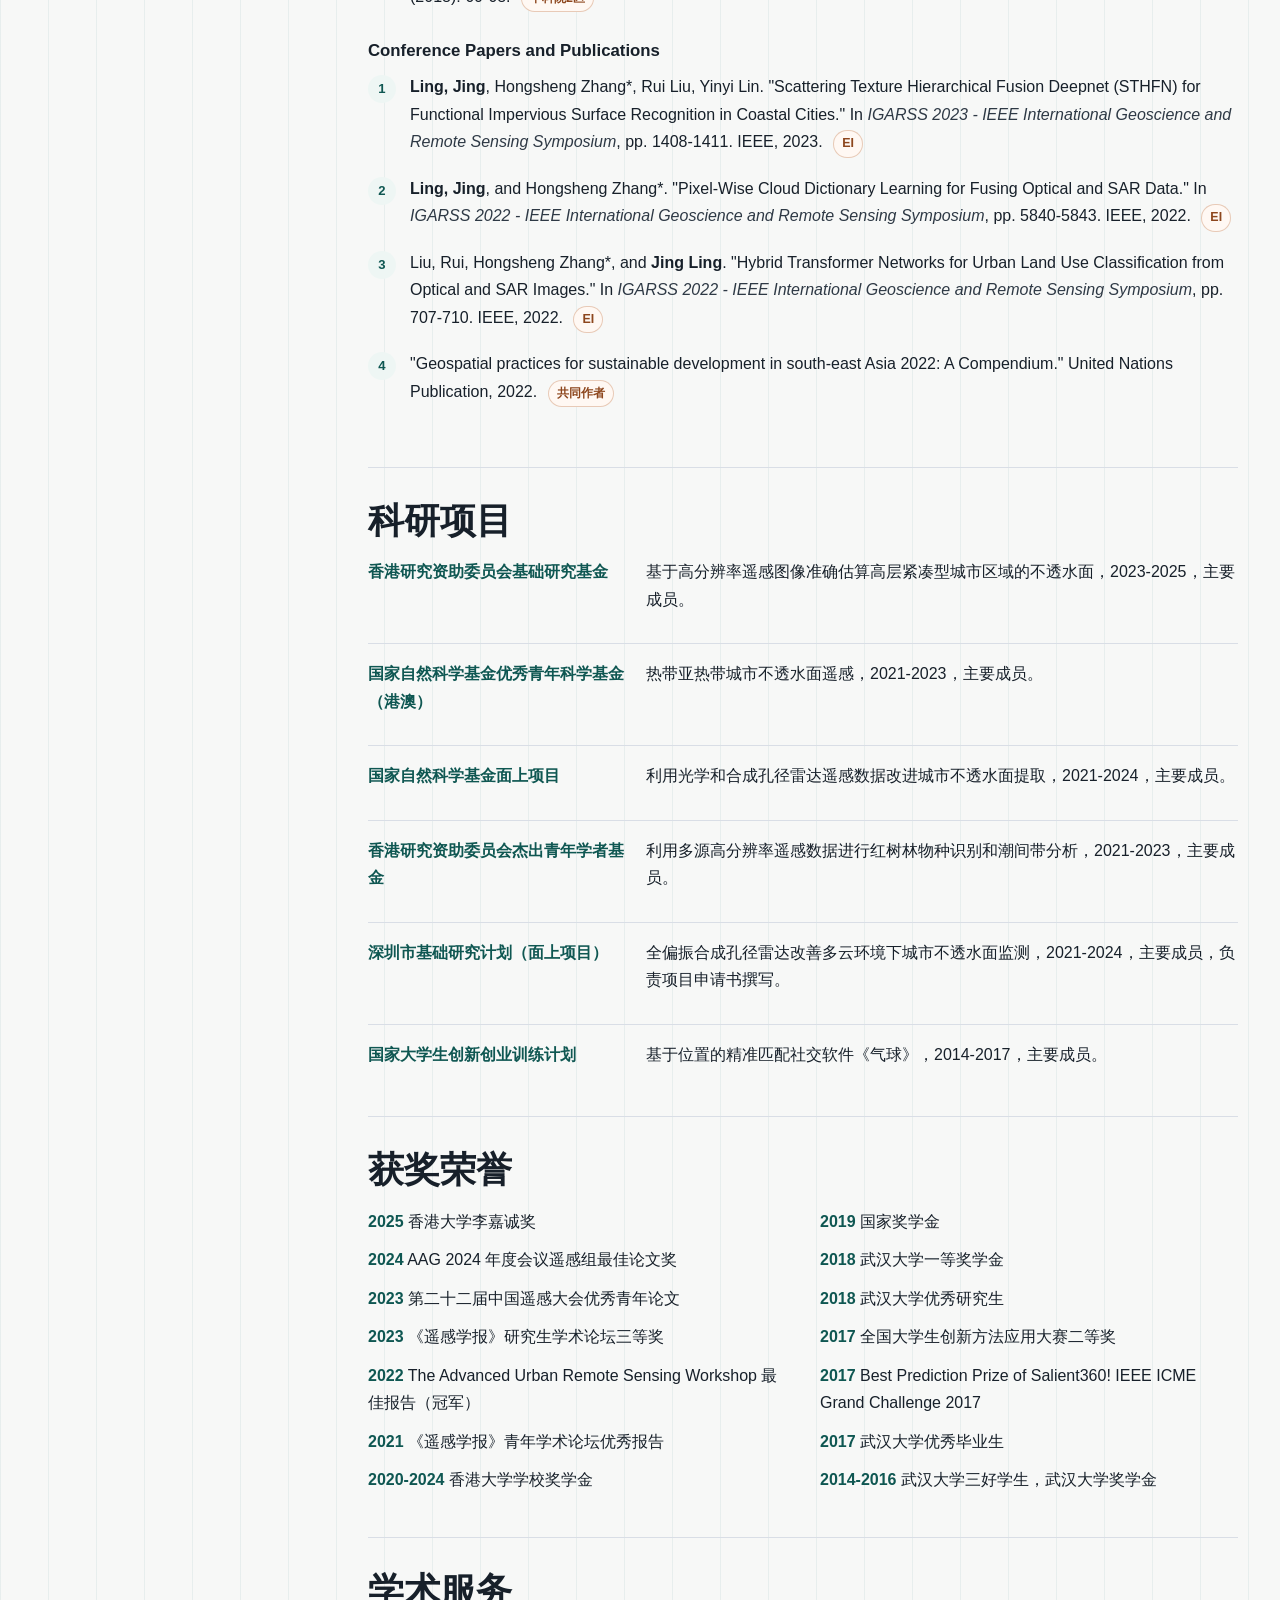
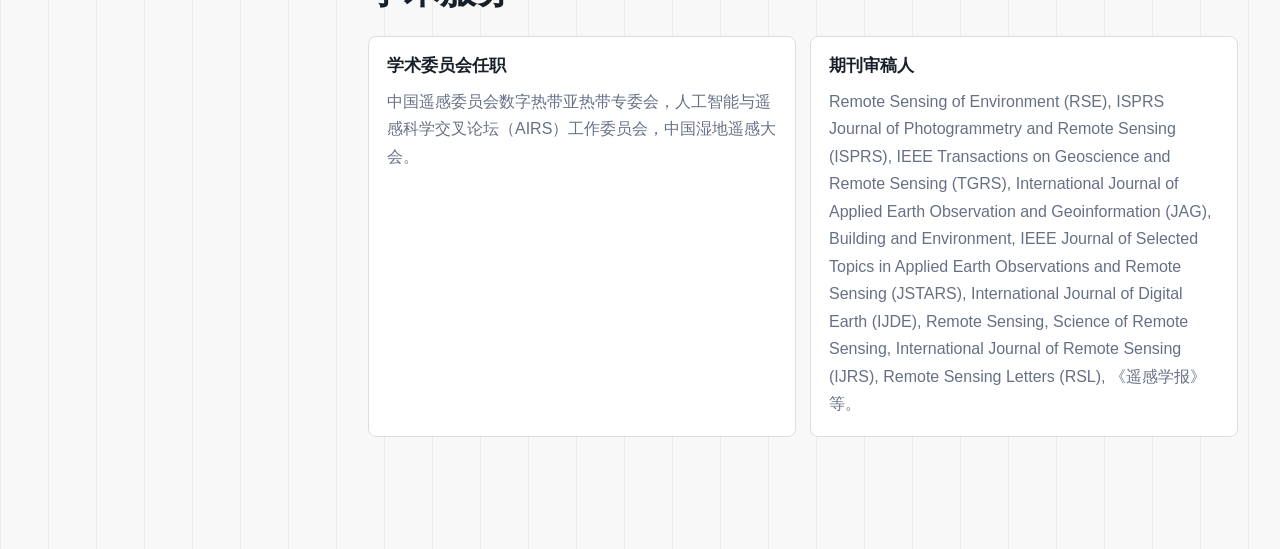
==== commit 57094c95: "Update index.html" ====
--- a/index.html
+++ b/index.html
@@ -200,7 +200,7 @@
 
         <section id="publications" class="section" aria-labelledby="publications-title">
           <h2 id="publications-title">科研成果</h2>
-          <p class="section-note">期刊论文按中科院一区优先、组内年份倒序整理。</p>
+          <p class="section-note"></p>
 
           <h3>Journal Articles</h3>
           <ol class="publication-list">
--- a/styles.css
+++ b/styles.css
@@ -138,6 +138,32 @@
   overflow-wrap: anywhere;
 }
 
+.profile-links {
+  display: flex;
+  flex-wrap: wrap;
+  gap: 8px;
+}
+
+.profile-links a {
+  display: inline-flex;
+  align-items: center;
+  min-height: 30px;
+  padding: 3px 9px;
+  border: 1px solid rgba(20, 115, 109, 0.24);
+  border-radius: 999px;
+  background: var(--soft);
+  color: var(--accent-dark);
+  font-size: 0.9rem;
+  font-weight: 800;
+}
+
+.profile-links a:hover,
+.profile-links a:focus-visible {
+  border-color: rgba(180, 96, 43, 0.4);
+  background: var(--soft-warm);
+  color: var(--accent-warm);
+}
+
 .section-nav {
   display: grid;
   gap: 4px;
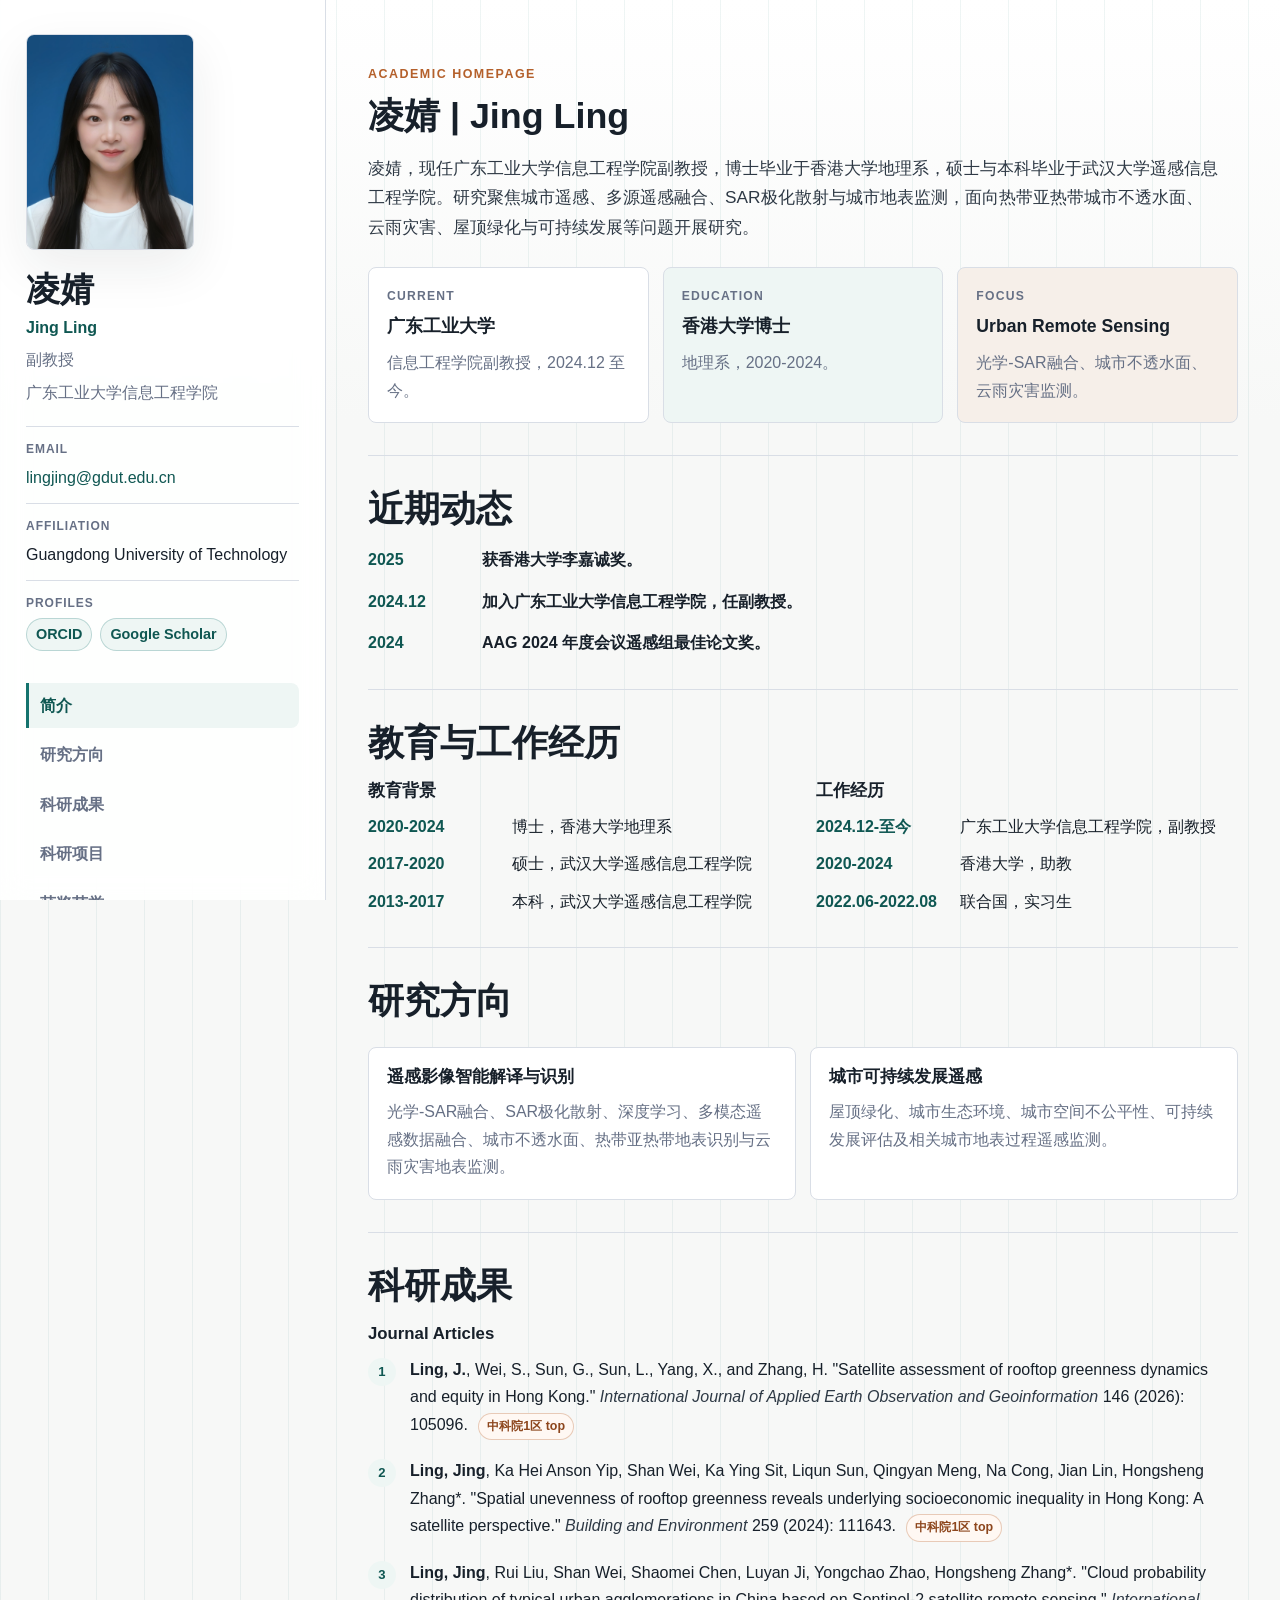
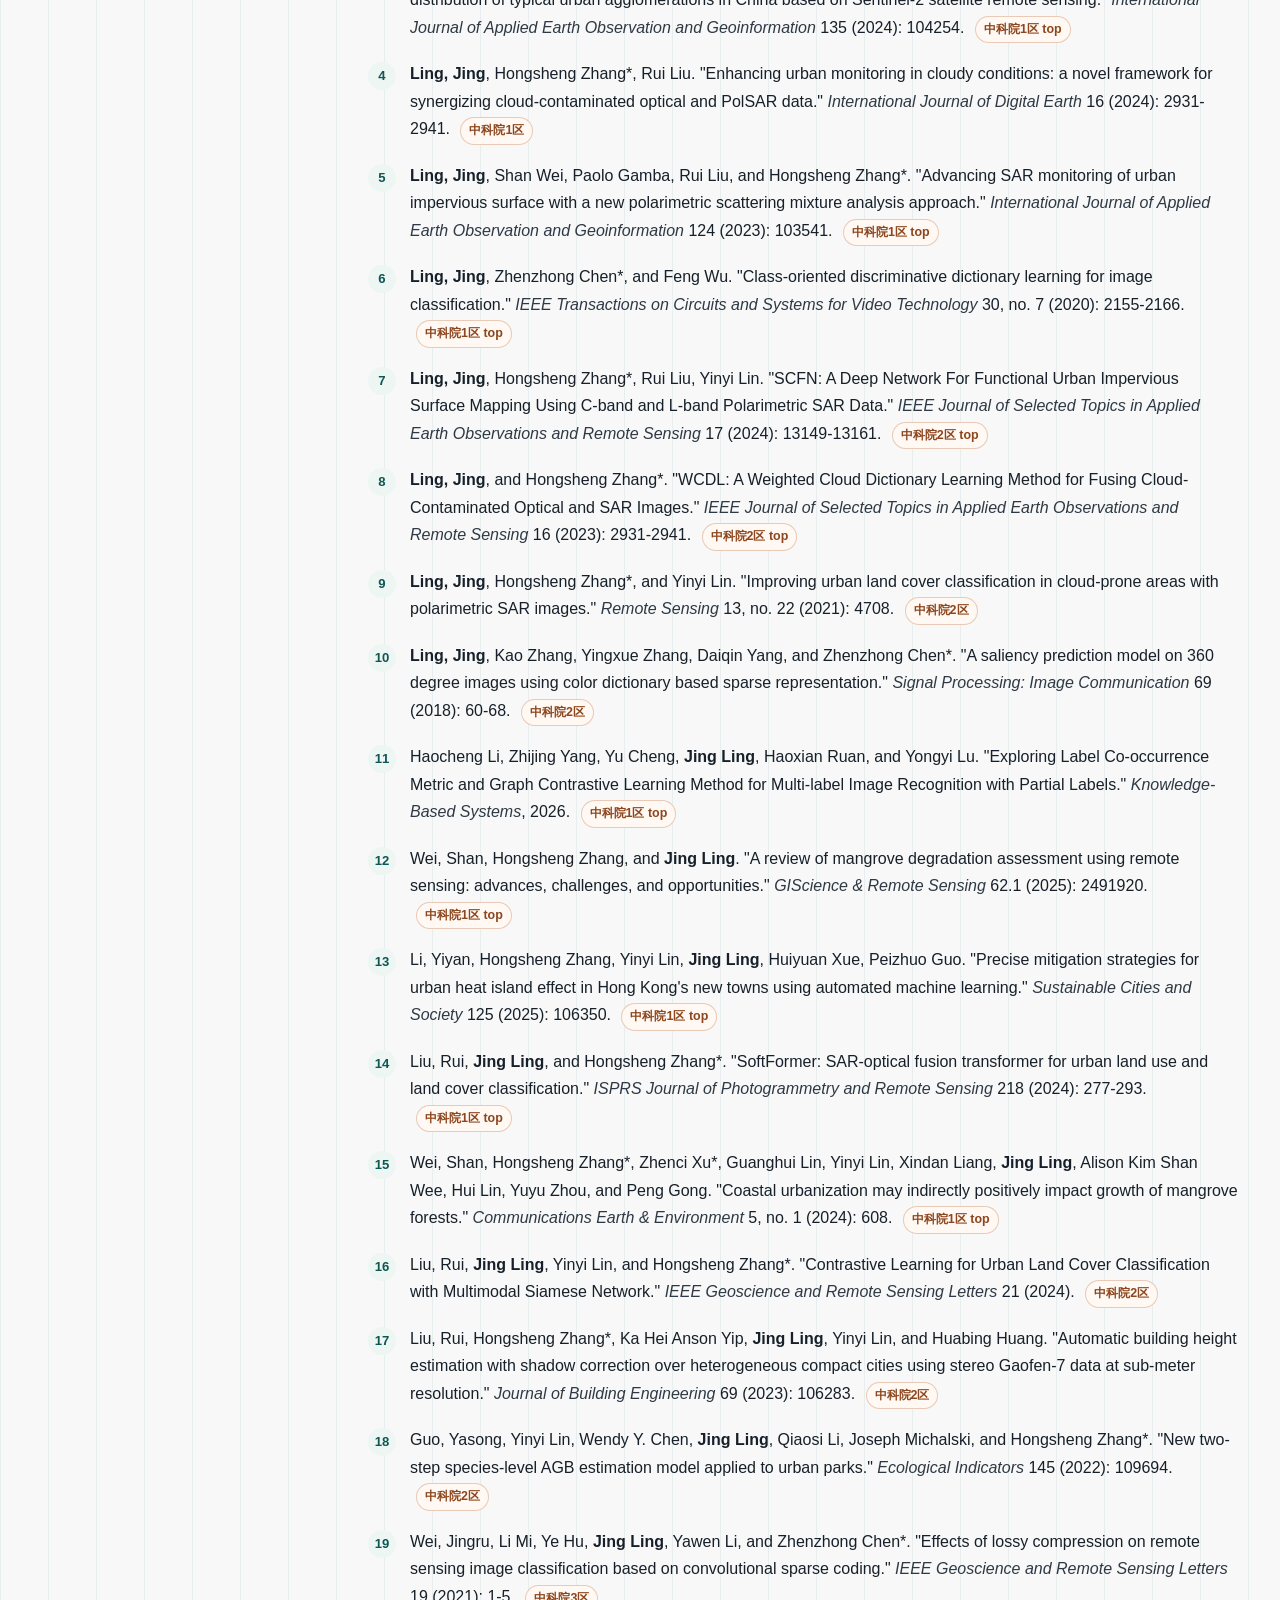
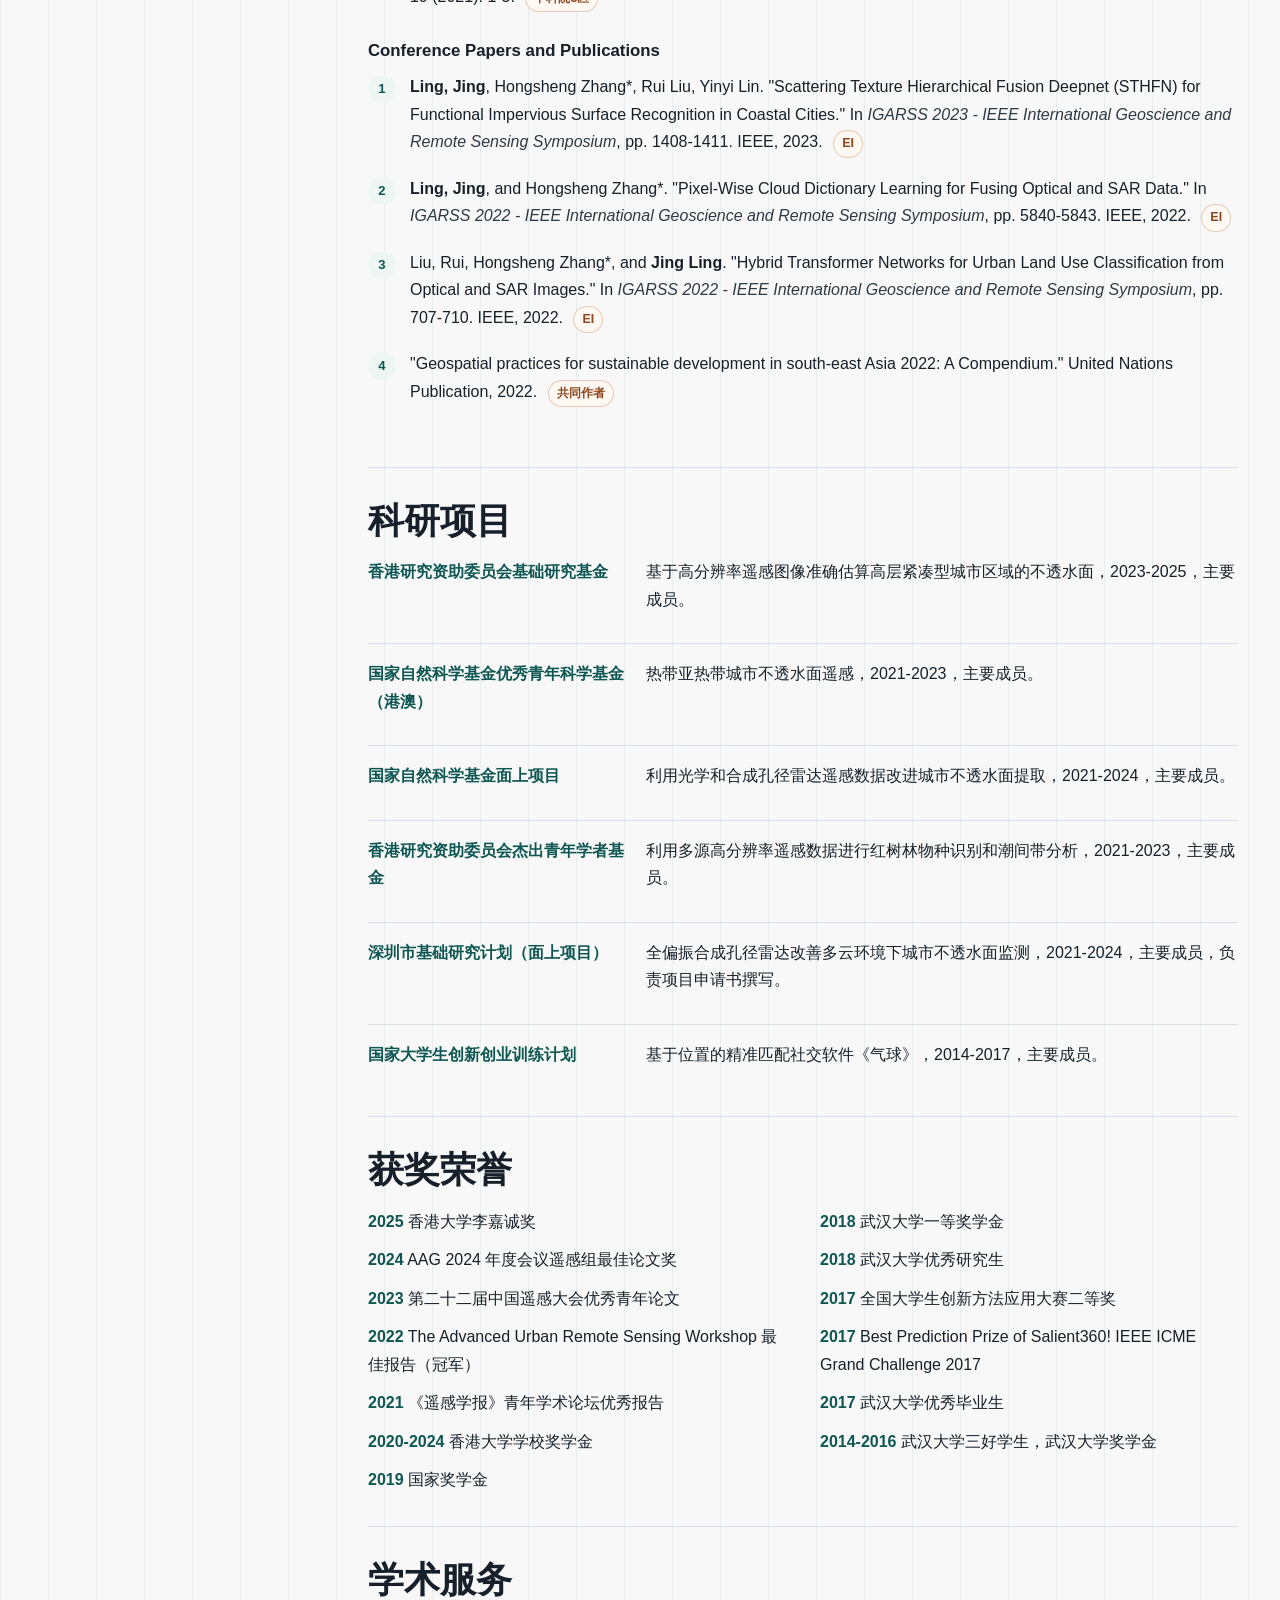
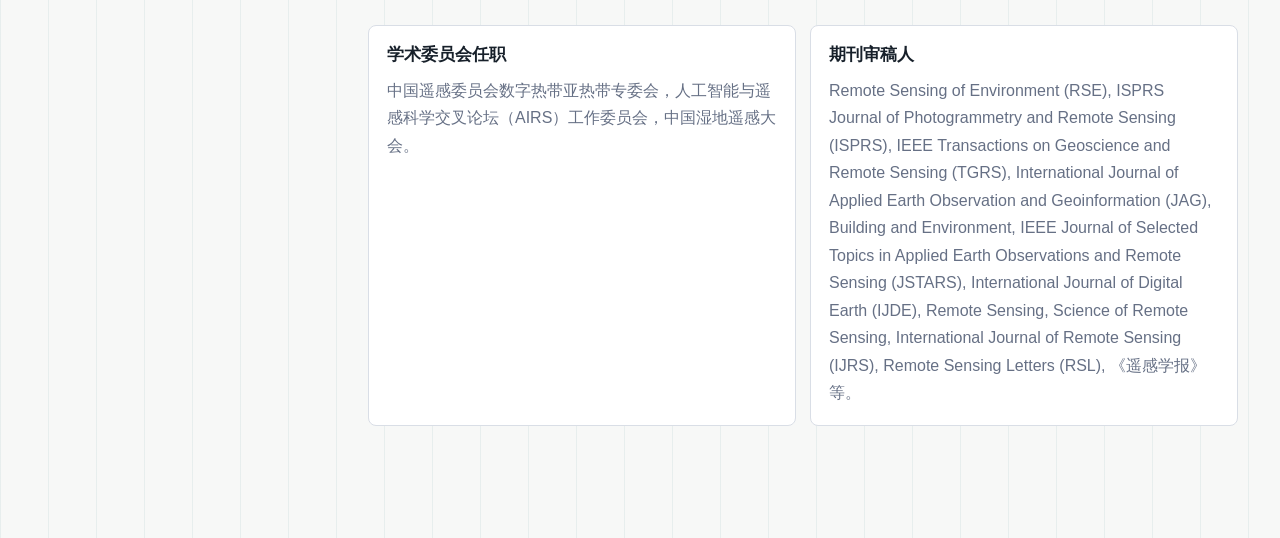
==== commit 8ecc5e48: "Publish index.html" ====
--- a/index.html
+++ b/index.html
@@ -200,7 +200,6 @@
 
         <section id="publications" class="section" aria-labelledby="publications-title">
           <h2 id="publications-title">科研成果</h2>
-          <p class="section-note"></p>
 
           <h3>Journal Articles</h3>
           <ol class="publication-list">
@@ -208,24 +207,6 @@
               <strong>Ling, J.</strong>, Wei, S., Sun, G., Sun, L., Yang, X., and Zhang, H.
               "Satellite assessment of rooftop greenness dynamics and equity in Hong Kong."
               <em>International Journal of Applied Earth Observation and Geoinformation</em> 146 (2026): 105096.
-              <span class="tag">中科院1区 top</span>
-            </li>
-            <li>
-              Haocheng Li, Zhijing Yang, Yu Cheng, <strong>Jing Ling</strong>, Haoxian Ruan, and Yongyi Lu.
-              "Exploring Label Co-occurrence Metric and Graph Contrastive Learning Method for Multi-label Image Recognition with Partial Labels."
-              <em>Knowledge-Based Systems</em>, 2026.
-              <span class="tag">中科院1区 top</span>
-            </li>
-            <li>
-              Wei, Shan, Hongsheng Zhang, and <strong>Jing Ling</strong>.
-              "A review of mangrove degradation assessment using remote sensing: advances, challenges, and opportunities."
-              <em>GIScience &amp; Remote Sensing</em> 62.1 (2025): 2491920.
-              <span class="tag">中科院1区 top</span>
-            </li>
-            <li>
-              Li, Yiyan, Hongsheng Zhang, Yinyi Lin, <strong>Jing Ling</strong>, Huiyuan Xue, Peizhuo Guo.
-              "Precise mitigation strategies for urban heat island effect in Hong Kong's new towns using automated machine learning."
-              <em>Sustainable Cities and Society</em> 125 (2025): 106350.
               <span class="tag">中科院1区 top</span>
             </li>
             <li>
@@ -247,18 +228,6 @@
               <span class="tag">中科院1区</span>
             </li>
             <li>
-              Liu, Rui, <strong>Jing Ling</strong>, and Hongsheng Zhang*.
-              "SoftFormer: SAR-optical fusion transformer for urban land use and land cover classification."
-              <em>ISPRS Journal of Photogrammetry and Remote Sensing</em> 218 (2024): 277-293.
-              <span class="tag">中科院1区 top</span>
-            </li>
-            <li>
-              Wei, Shan, Hongsheng Zhang*, Zhenci Xu*, Guanghui Lin, Yinyi Lin, Xindan Liang, <strong>Jing Ling</strong>, Alison Kim Shan Wee, Hui Lin, Yuyu Zhou, and Peng Gong.
-              "Coastal urbanization may indirectly positively impact growth of mangrove forests."
-              <em>Communications Earth &amp; Environment</em> 5, no. 1 (2024): 608.
-              <span class="tag">中科院1区 top</span>
-            </li>
-            <li>
               <strong>Ling, Jing</strong>, Shan Wei, Paolo Gamba, Rui Liu, and Hongsheng Zhang*.
               "Advancing SAR monitoring of urban impervious surface with a new polarimetric scattering mixture analysis approach."
               <em>International Journal of Applied Earth Observation and Geoinformation</em> 124 (2023): 103541.
@@ -277,18 +246,60 @@
               <span class="tag">中科院2区 top</span>
             </li>
             <li>
+              <strong>Ling, Jing</strong>, and Hongsheng Zhang*.
+              "WCDL: A Weighted Cloud Dictionary Learning Method for Fusing Cloud-Contaminated Optical and SAR Images."
+              <em>IEEE Journal of Selected Topics in Applied Earth Observations and Remote Sensing</em> 16 (2023): 2931-2941.
+              <span class="tag">中科院2区 top</span>
+            </li>
+            <li>
+              <strong>Ling, Jing</strong>, Hongsheng Zhang*, and Yinyi Lin.
+              "Improving urban land cover classification in cloud-prone areas with polarimetric SAR images."
+              <em>Remote Sensing</em> 13, no. 22 (2021): 4708.
+              <span class="tag">中科院2区</span>
+            </li>
+            <li>
+              <strong>Ling, Jing</strong>, Kao Zhang, Yingxue Zhang, Daiqin Yang, and Zhenzhong Chen*.
+              "A saliency prediction model on 360 degree images using color dictionary based sparse representation."
+              <em>Signal Processing: Image Communication</em> 69 (2018): 60-68.
+              <span class="tag">中科院2区</span>
+            </li>
+            <li>
+              Haocheng Li, Zhijing Yang, Yu Cheng, <strong>Jing Ling</strong>, Haoxian Ruan, and Yongyi Lu.
+              "Exploring Label Co-occurrence Metric and Graph Contrastive Learning Method for Multi-label Image Recognition with Partial Labels."
+              <em>Knowledge-Based Systems</em>, 2026.
+              <span class="tag">中科院1区 top</span>
+            </li>
+            <li>
+              Wei, Shan, Hongsheng Zhang, and <strong>Jing Ling</strong>.
+              "A review of mangrove degradation assessment using remote sensing: advances, challenges, and opportunities."
+              <em>GIScience &amp; Remote Sensing</em> 62.1 (2025): 2491920.
+              <span class="tag">中科院1区 top</span>
+            </li>
+            <li>
+              Li, Yiyan, Hongsheng Zhang, Yinyi Lin, <strong>Jing Ling</strong>, Huiyuan Xue, Peizhuo Guo.
+              "Precise mitigation strategies for urban heat island effect in Hong Kong's new towns using automated machine learning."
+              <em>Sustainable Cities and Society</em> 125 (2025): 106350.
+              <span class="tag">中科院1区 top</span>
+            </li>
+            <li>
+              Liu, Rui, <strong>Jing Ling</strong>, and Hongsheng Zhang*.
+              "SoftFormer: SAR-optical fusion transformer for urban land use and land cover classification."
+              <em>ISPRS Journal of Photogrammetry and Remote Sensing</em> 218 (2024): 277-293.
+              <span class="tag">中科院1区 top</span>
+            </li>
+            <li>
+              Wei, Shan, Hongsheng Zhang*, Zhenci Xu*, Guanghui Lin, Yinyi Lin, Xindan Liang, <strong>Jing Ling</strong>, Alison Kim Shan Wee, Hui Lin, Yuyu Zhou, and Peng Gong.
+              "Coastal urbanization may indirectly positively impact growth of mangrove forests."
+              <em>Communications Earth &amp; Environment</em> 5, no. 1 (2024): 608.
+              <span class="tag">中科院1区 top</span>
+            </li>
+            <li>
               Liu, Rui, <strong>Jing Ling</strong>, Yinyi Lin, and Hongsheng Zhang*.
               "Contrastive Learning for Urban Land Cover Classification with Multimodal Siamese Network."
               <em>IEEE Geoscience and Remote Sensing Letters</em> 21 (2024).
               <span class="tag">中科院2区</span>
             </li>
             <li>
-              <strong>Ling, Jing</strong>, and Hongsheng Zhang*.
-              "WCDL: A Weighted Cloud Dictionary Learning Method for Fusing Cloud-Contaminated Optical and SAR Images."
-              <em>IEEE Journal of Selected Topics in Applied Earth Observations and Remote Sensing</em> 16 (2023): 2931-2941.
-              <span class="tag">中科院2区 top</span>
-            </li>
-            <li>
               Liu, Rui, Hongsheng Zhang*, Ka Hei Anson Yip, <strong>Jing Ling</strong>, Yinyi Lin, and Huabing Huang.
               "Automatic building height estimation with shadow correction over heterogeneous compact cities using stereo Gaofen-7 data at sub-meter resolution."
               <em>Journal of Building Engineering</em> 69 (2023): 106283.
@@ -301,22 +312,10 @@
               <span class="tag">中科院2区</span>
             </li>
             <li>
-              <strong>Ling, Jing</strong>, Hongsheng Zhang*, and Yinyi Lin.
-              "Improving urban land cover classification in cloud-prone areas with polarimetric SAR images."
-              <em>Remote Sensing</em> 13, no. 22 (2021): 4708.
-              <span class="tag">中科院2区</span>
-            </li>
-            <li>
               Wei, Jingru, Li Mi, Ye Hu, <strong>Jing Ling</strong>, Yawen Li, and Zhenzhong Chen*.
               "Effects of lossy compression on remote sensing image classification based on convolutional sparse coding."
               <em>IEEE Geoscience and Remote Sensing Letters</em> 19 (2021): 1-5.
               <span class="tag">中科院3区</span>
-            </li>
-            <li>
-              <strong>Ling, Jing</strong>, Kao Zhang, Yingxue Zhang, Daiqin Yang, and Zhenzhong Chen*.
-              "A saliency prediction model on 360 degree images using color dictionary based sparse representation."
-              <em>Signal Processing: Image Communication</em> 69 (2018): 60-68.
-              <span class="tag">中科院2区</span>
             </li>
           </ol>
 
@@ -384,7 +383,6 @@
             <li><span>2025</span> 香港大学李嘉诚奖</li>
             <li><span>2024</span> AAG 2024 年度会议遥感组最佳论文奖</li>
             <li><span>2023</span> 第二十二届中国遥感大会优秀青年论文</li>
-            <li><span>2023</span> 《遥感学报》研究生学术论坛三等奖</li>
             <li><span>2022</span> The Advanced Urban Remote Sensing Workshop 最佳报告（冠军）</li>
             <li><span>2021</span> 《遥感学报》青年学术论坛优秀报告</li>
             <li><span>2020-2024</span> 香港大学学校奖学金</li>
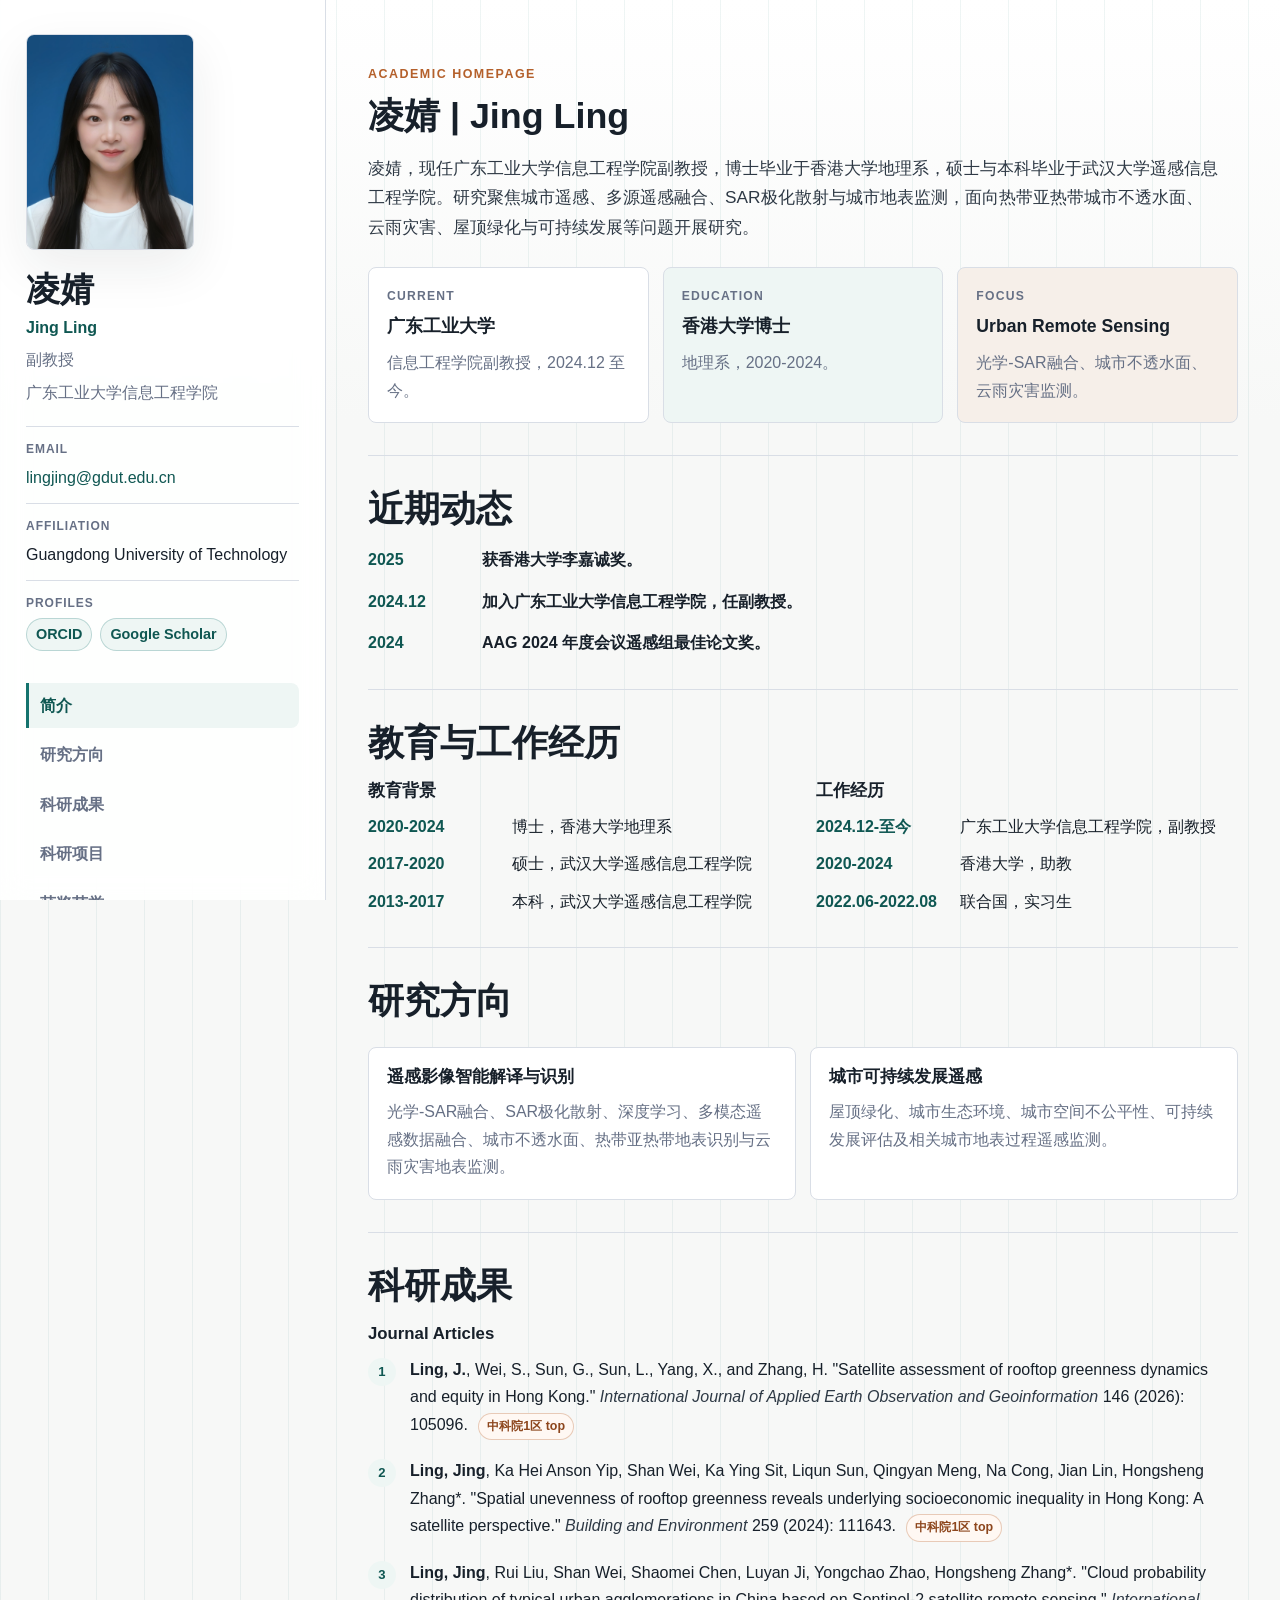
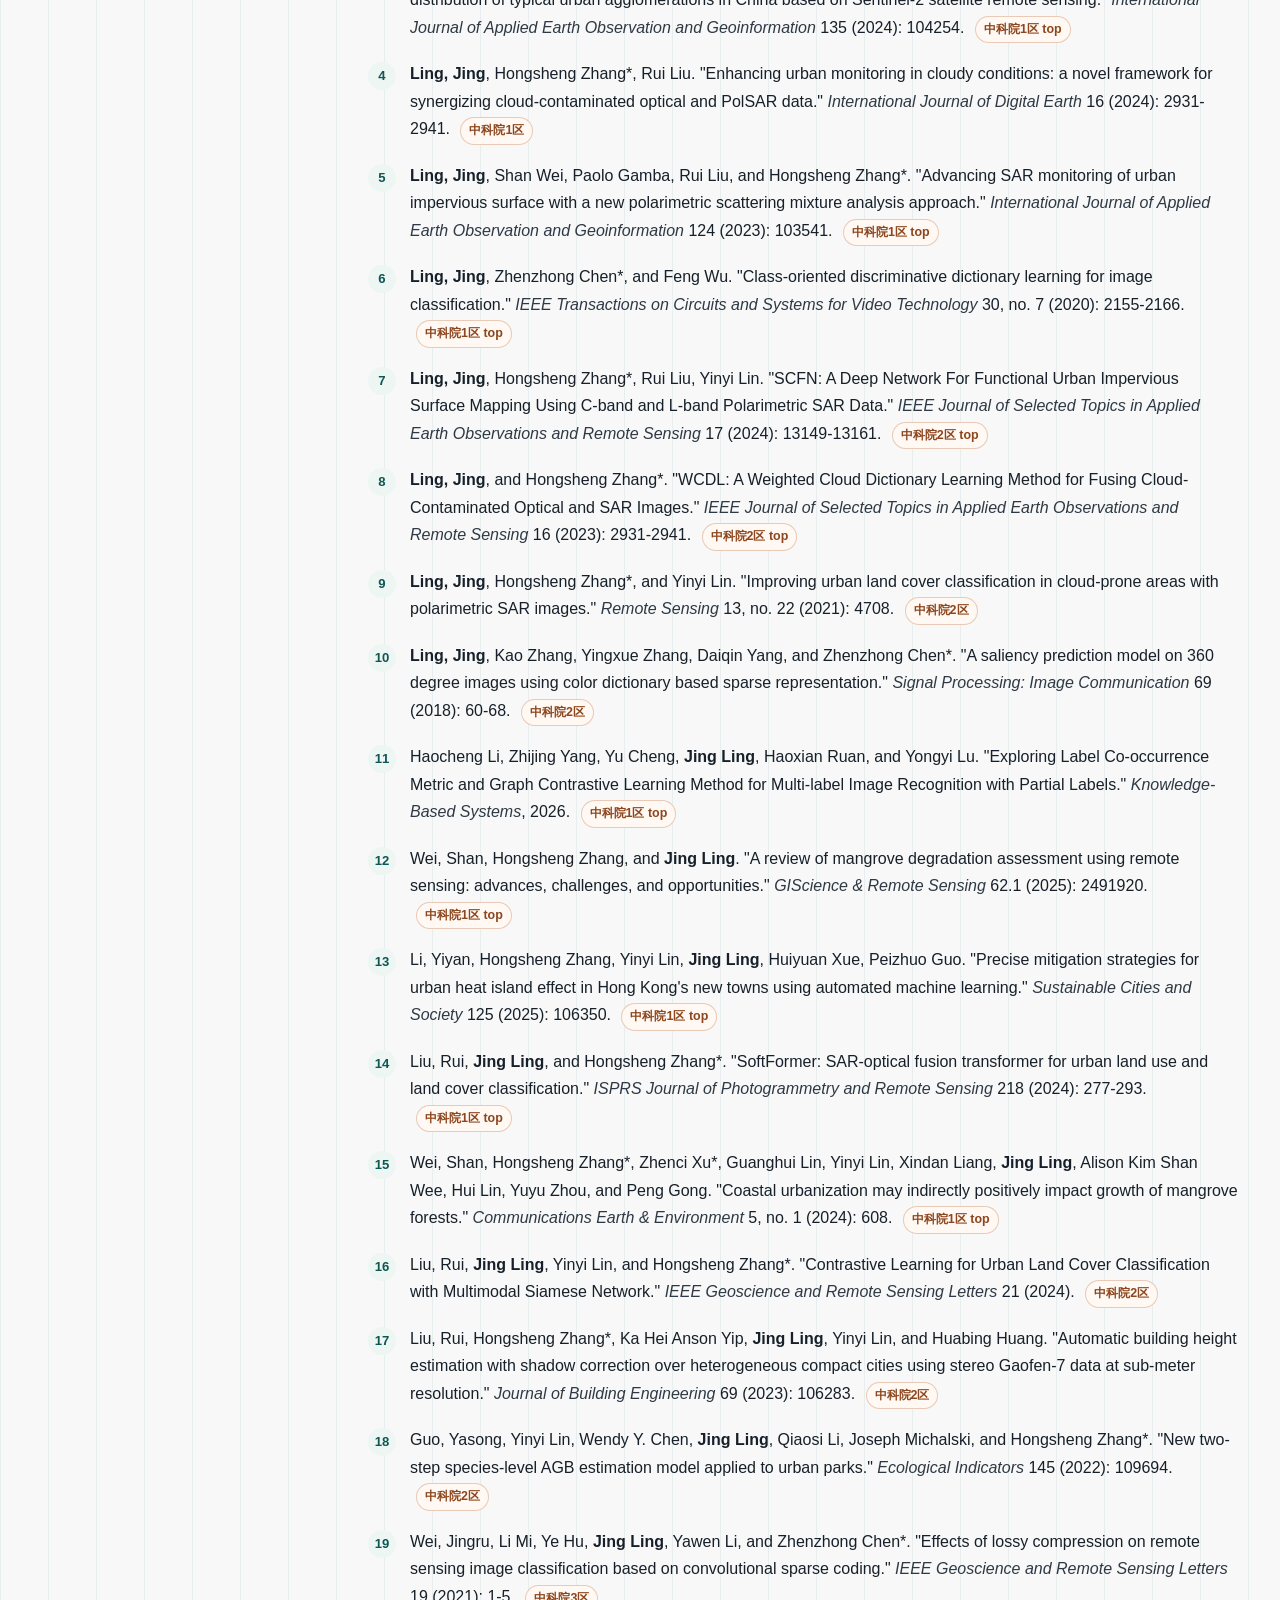
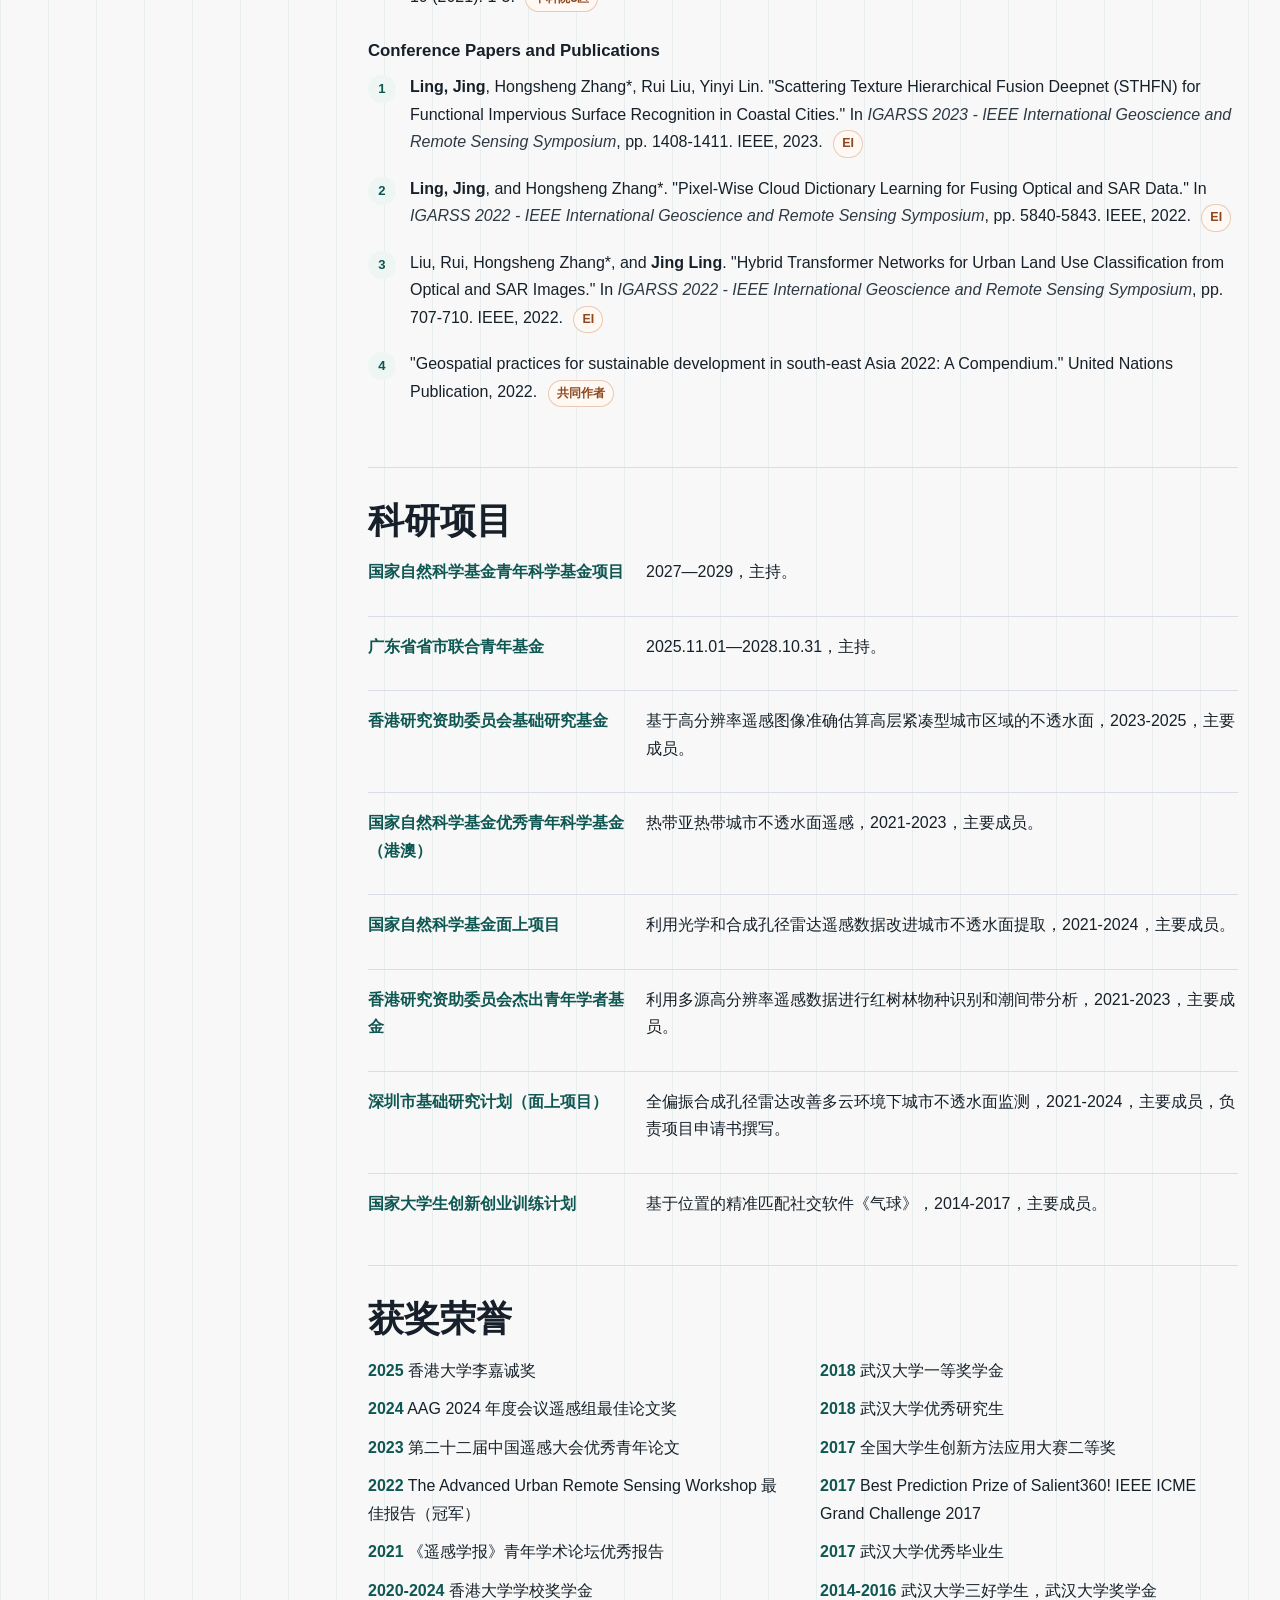
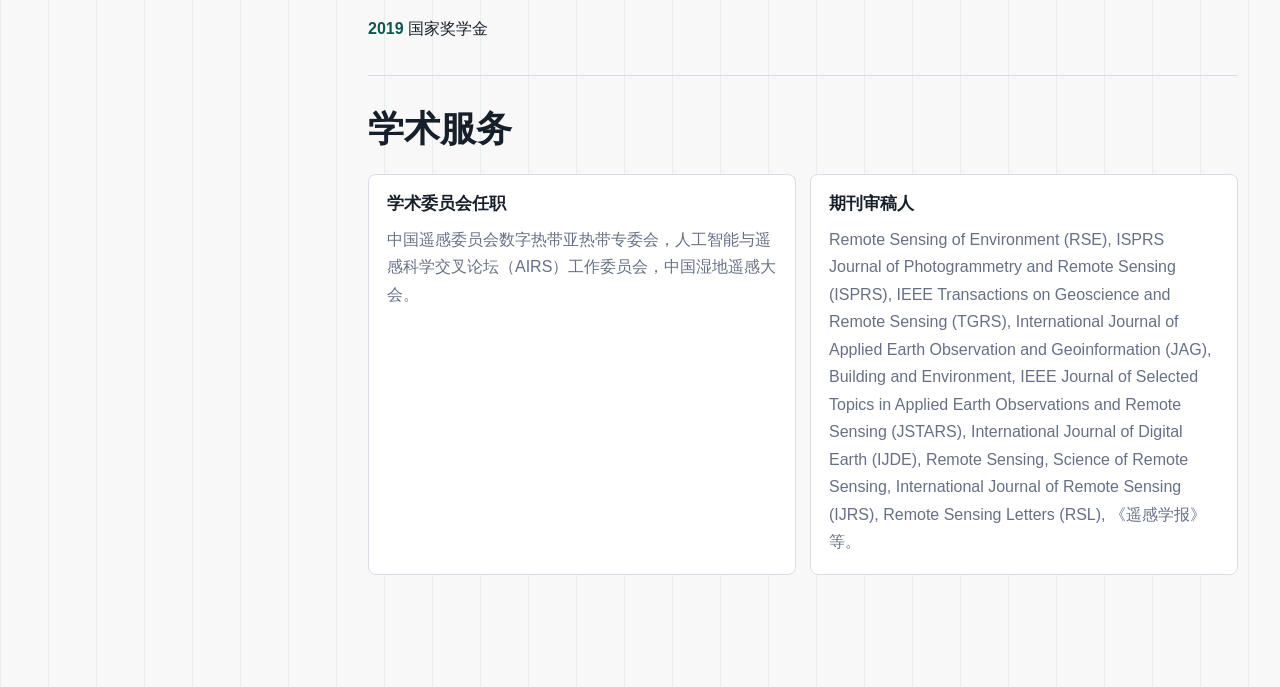
==== commit ba5b939d: "Add two research grants led by Jing Ling" ====
--- a/index.html
+++ b/index.html
@@ -3,20 +3,20 @@
   <head>
     <meta charset="utf-8" />
     <meta name="viewport" content="width=device-width, initial-scale=1" />
-    <title>凌婧 | Jing Ling</title>
+    <title>凌婧 | Jing Ling | Ling Jing</title>
     <meta
       name="description"
-      content="凌婧，广东工业大学信息工程学院副教授。研究方向包括城市遥感、光学-SAR融合、SAR极化散射、城市不透水面、云雨灾害地表监测、屋顶绿化与可持续发展。"
+      content="凌婧（Jing Ling / Ling Jing），广东工业大学信息工程学院副教授。研究方向包括城市遥感、光学-SAR融合、SAR极化散射、城市不透水面、云雨灾害地表监测、屋顶绿化与可持续发展。"
     />
     <meta name="author" content="凌婧, Jing Ling" />
     <meta
       name="keywords"
-      content="凌婧,Jing Ling,广东工业大学,Guangdong University of Technology,城市遥感,SAR,遥感,不透水面"
+      content="凌婧,Jing Ling,Ling Jing,广东工业大学,Guangdong University of Technology,城市遥感,SAR,遥感,不透水面"
     />
     <meta name="robots" content="index, follow" />
     <link rel="canonical" href="https://jingling-rs.github.io/" />
     <meta property="og:type" content="profile" />
-    <meta property="og:title" content="凌婧 | Jing Ling" />
+    <meta property="og:title" content="凌婧 | Jing Ling | Ling Jing" />
     <meta property="og:url" content="https://jingling-rs.github.io/" />
     <meta
       property="og:description"
@@ -28,11 +28,17 @@
         "@context": "https://schema.org",
         "@type": "Person",
         "name": "凌婧",
-        "alternateName": "Jing Ling",
+        "alternateName": ["Jing Ling", "Ling Jing"],
         "url": "https://jingling-rs.github.io/",
         "image": "https://jingling-rs.github.io/assets/profile.png",
         "jobTitle": "副教授",
         "email": "mailto:lingjing@gdut.edu.cn",
+        "identifier": {
+          "@type": "PropertyValue",
+          "propertyID": "ORCID",
+          "value": "0000-0002-5195-1450",
+          "url": "https://orcid.org/0000-0002-5195-1450"
+        },
         "sameAs": [
           "https://orcid.org/0000-0002-5195-1450",
           "https://scholar.google.com/citations?hl=zh-CN&user=QeZ-ANkAAAAJ&view_op=list_works&sortby=pubdate"
@@ -62,6 +68,15 @@
           "Urban impervious surface",
           "Remote sensing image processing"
         ]
+      }
+    </script>
+    <script type="application/ld+json">
+      {
+        "@context": "https://schema.org",
+        "@type": "WebSite",
+        "name": "凌婧 | Jing Ling | Ling Jing",
+        "alternateName": ["Jing Ling Academic Homepage", "Ling Jing Academic Homepage"],
+        "url": "https://jingling-rs.github.io/"
       }
     </script>
     <link rel="stylesheet" href="styles.css" />
@@ -351,6 +366,14 @@
           <h2 id="projects-title">科研项目</h2>
           <ol class="project-list">
             <li>
+              <strong>国家自然科学基金青年科学基金项目</strong>
+              <span>2027—2029，主持。</span>
+            </li>
+            <li>
+              <strong>广东省省市联合青年基金</strong>
+              <span>2025.11.01—2028.10.31，主持。</span>
+            </li>
+            <li>
               <strong>香港研究资助委员会基础研究基金</strong>
               <span>基于高分辨率遥感图像准确估算高层紧凑型城市区域的不透水面，2023-2025，主要成员。</span>
             </li>
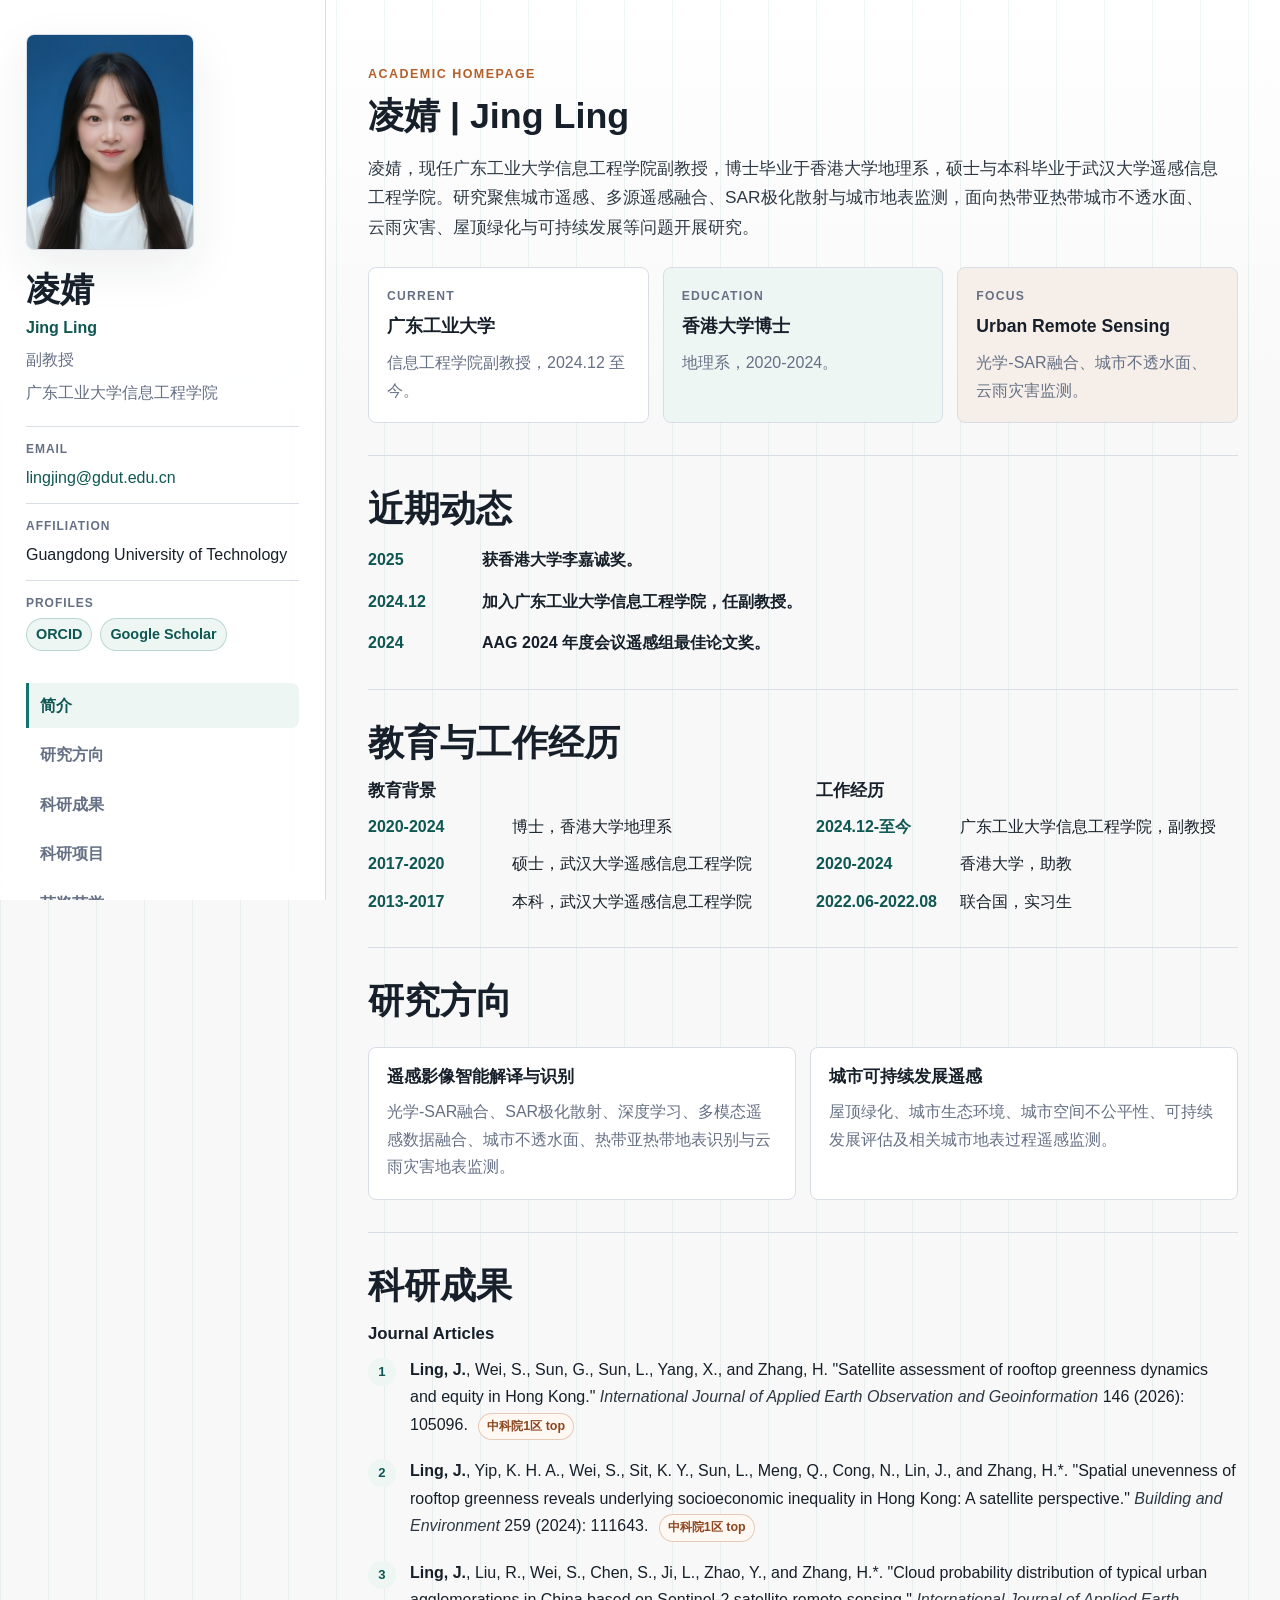
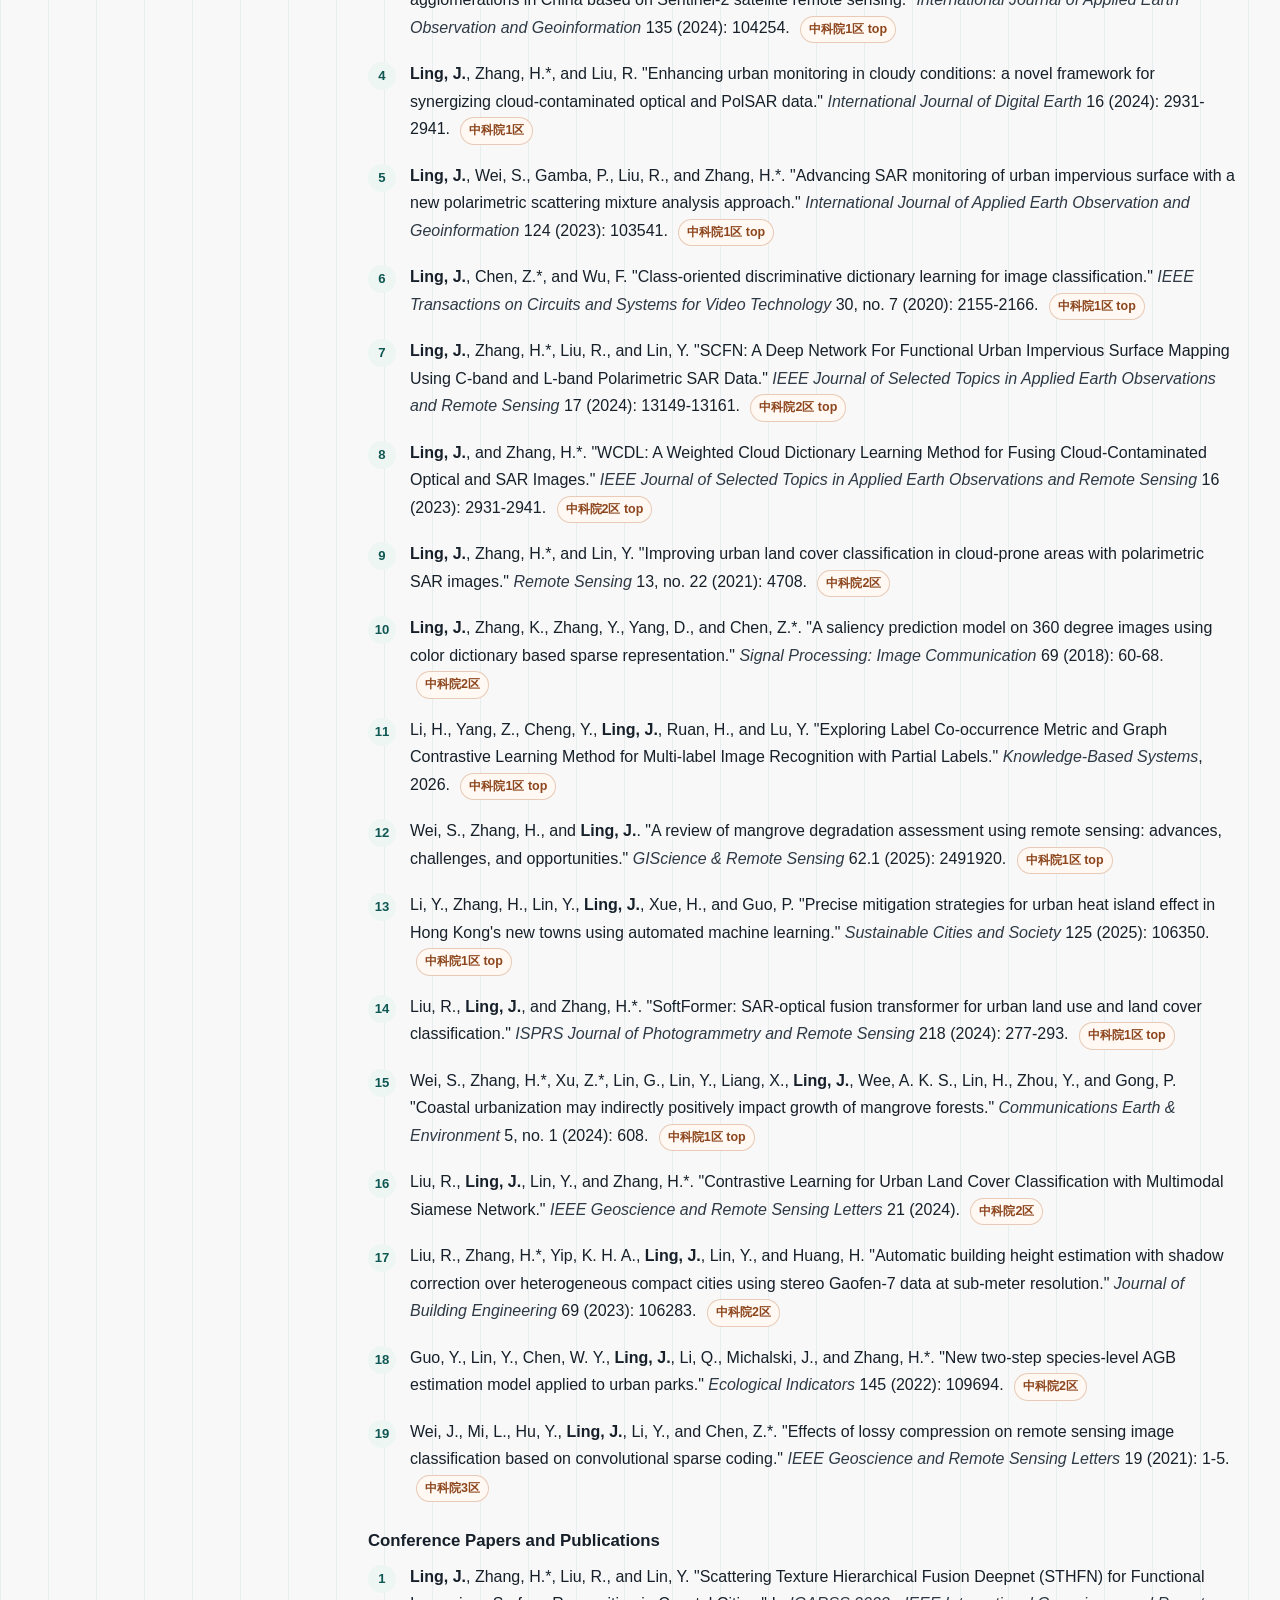
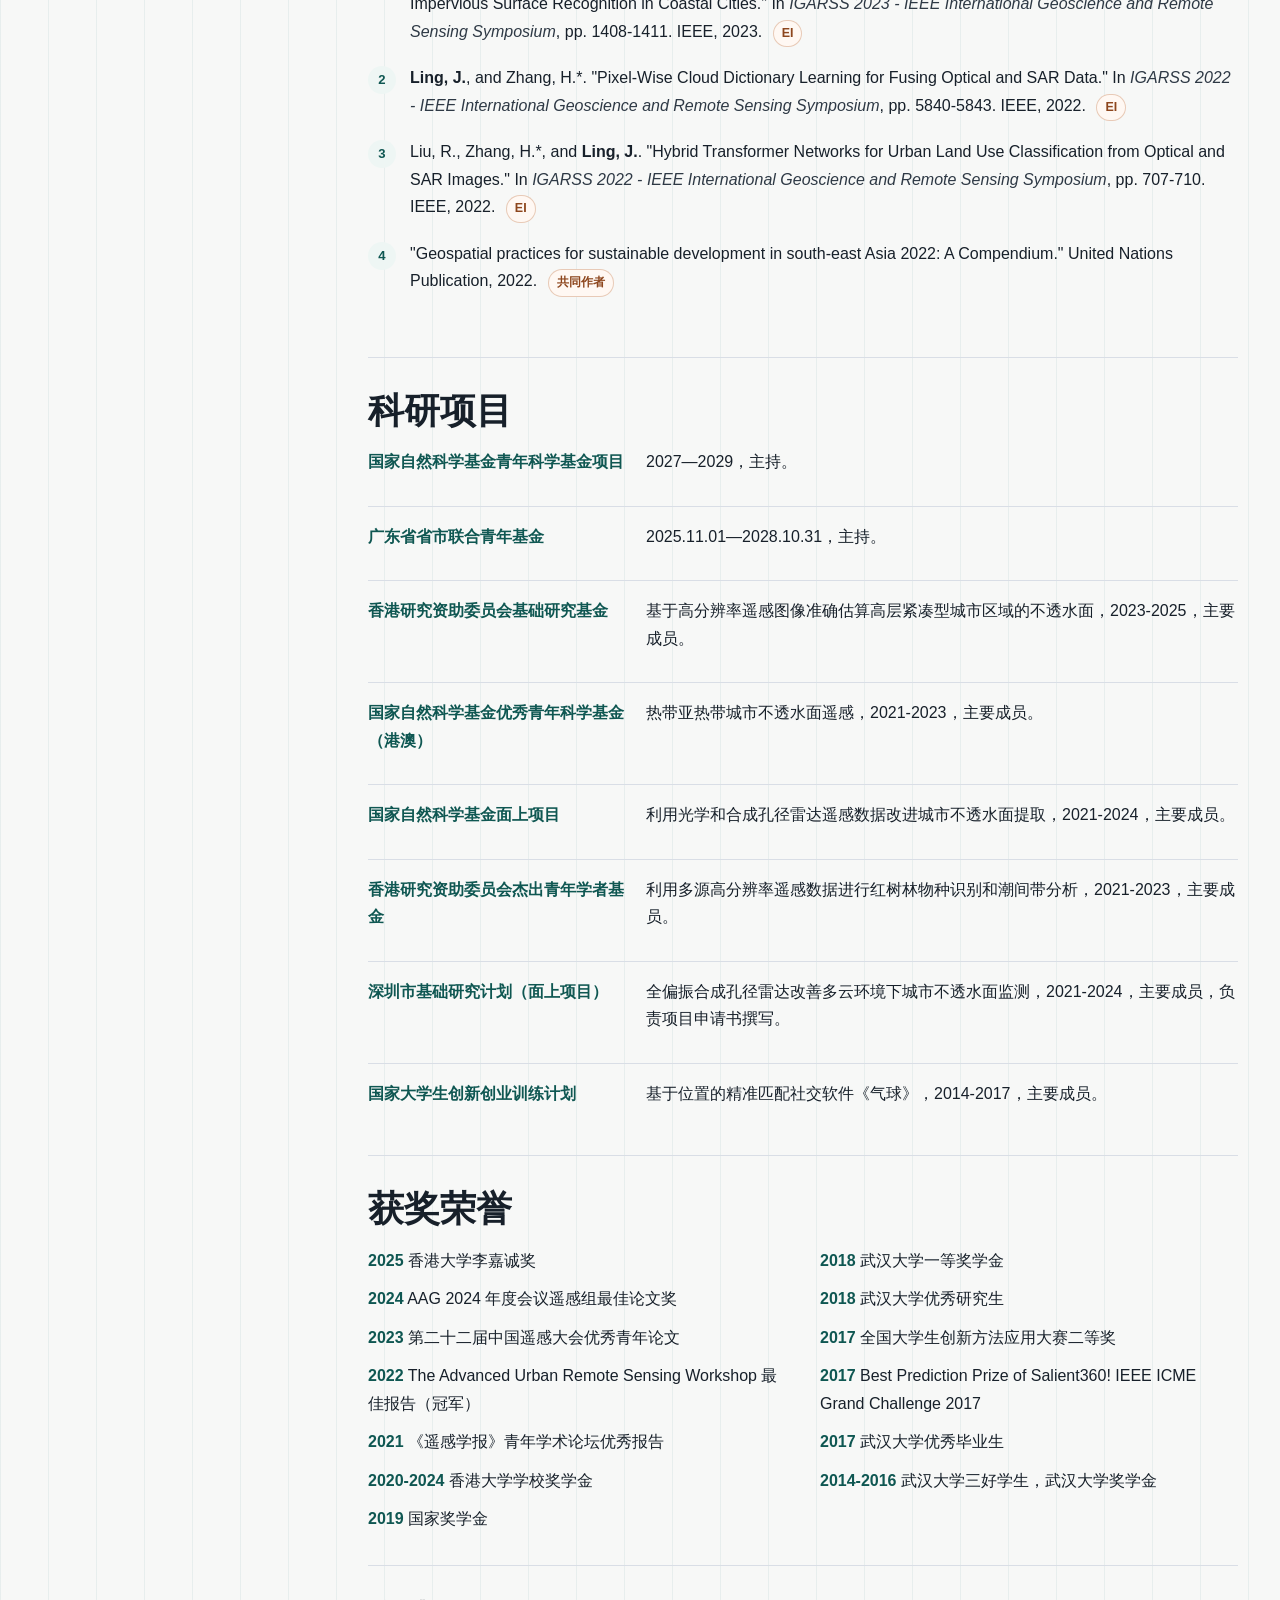
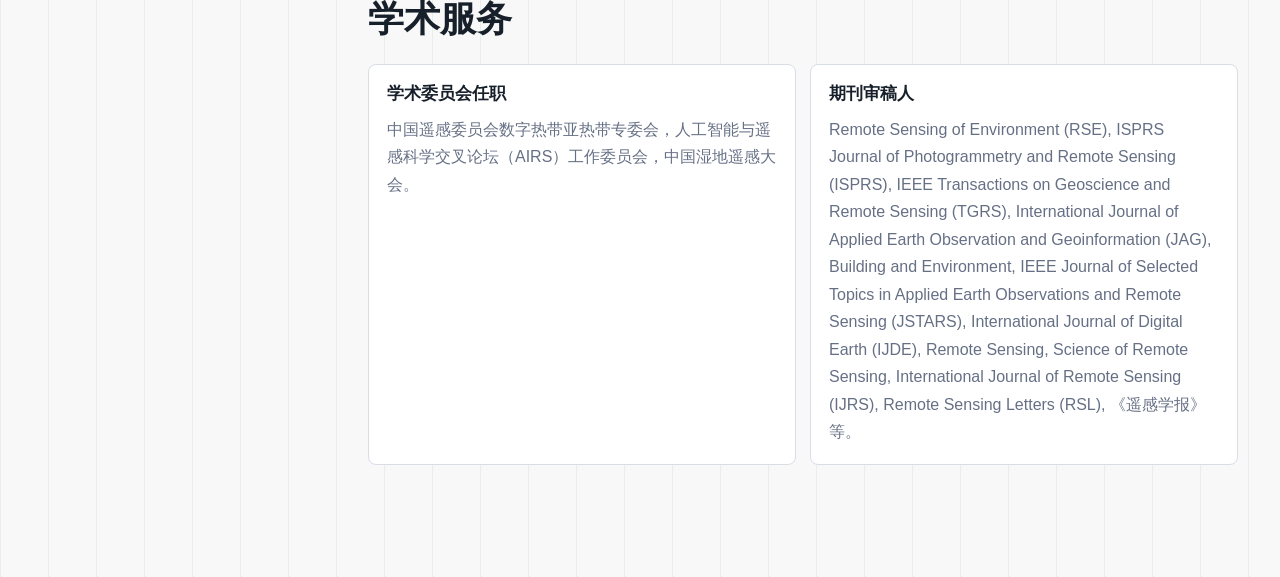
==== commit f2a92665: "Standardize author names across journal and conference publications" ====
--- a/index.html
+++ b/index.html
@@ -225,109 +225,109 @@
               <span class="tag">中科院1区 top</span>
             </li>
             <li>
-              <strong>Ling, Jing</strong>, Ka Hei Anson Yip, Shan Wei, Ka Ying Sit, Liqun Sun, Qingyan Meng, Na Cong, Jian Lin, Hongsheng Zhang*.
+              <strong>Ling, J.</strong>, Yip, K. H. A., Wei, S., Sit, K. Y., Sun, L., Meng, Q., Cong, N., Lin, J., and Zhang, H.*.
               "Spatial unevenness of rooftop greenness reveals underlying socioeconomic inequality in Hong Kong: A satellite perspective."
               <em>Building and Environment</em> 259 (2024): 111643.
               <span class="tag">中科院1区 top</span>
             </li>
             <li>
-              <strong>Ling, Jing</strong>, Rui Liu, Shan Wei, Shaomei Chen, Luyan Ji, Yongchao Zhao, Hongsheng Zhang*.
+              <strong>Ling, J.</strong>, Liu, R., Wei, S., Chen, S., Ji, L., Zhao, Y., and Zhang, H.*.
               "Cloud probability distribution of typical urban agglomerations in China based on Sentinel-2 satellite remote sensing."
               <em>International Journal of Applied Earth Observation and Geoinformation</em> 135 (2024): 104254.
               <span class="tag">中科院1区 top</span>
             </li>
             <li>
-              <strong>Ling, Jing</strong>, Hongsheng Zhang*, Rui Liu.
+              <strong>Ling, J.</strong>, Zhang, H.*, and Liu, R.
               "Enhancing urban monitoring in cloudy conditions: a novel framework for synergizing cloud-contaminated optical and PolSAR data."
               <em>International Journal of Digital Earth</em> 16 (2024): 2931-2941.
               <span class="tag">中科院1区</span>
             </li>
             <li>
-              <strong>Ling, Jing</strong>, Shan Wei, Paolo Gamba, Rui Liu, and Hongsheng Zhang*.
+              <strong>Ling, J.</strong>, Wei, S., Gamba, P., Liu, R., and Zhang, H.*.
               "Advancing SAR monitoring of urban impervious surface with a new polarimetric scattering mixture analysis approach."
               <em>International Journal of Applied Earth Observation and Geoinformation</em> 124 (2023): 103541.
               <span class="tag">中科院1区 top</span>
             </li>
             <li>
-              <strong>Ling, Jing</strong>, Zhenzhong Chen*, and Feng Wu.
+              <strong>Ling, J.</strong>, Chen, Z.*, and Wu, F.
               "Class-oriented discriminative dictionary learning for image classification."
               <em>IEEE Transactions on Circuits and Systems for Video Technology</em> 30, no. 7 (2020): 2155-2166.
               <span class="tag">中科院1区 top</span>
             </li>
             <li>
-              <strong>Ling, Jing</strong>, Hongsheng Zhang*, Rui Liu, Yinyi Lin.
+              <strong>Ling, J.</strong>, Zhang, H.*, Liu, R., and Lin, Y.
               "SCFN: A Deep Network For Functional Urban Impervious Surface Mapping Using C-band and L-band Polarimetric SAR Data."
               <em>IEEE Journal of Selected Topics in Applied Earth Observations and Remote Sensing</em> 17 (2024): 13149-13161.
               <span class="tag">中科院2区 top</span>
             </li>
             <li>
-              <strong>Ling, Jing</strong>, and Hongsheng Zhang*.
+              <strong>Ling, J.</strong>, and Zhang, H.*.
               "WCDL: A Weighted Cloud Dictionary Learning Method for Fusing Cloud-Contaminated Optical and SAR Images."
               <em>IEEE Journal of Selected Topics in Applied Earth Observations and Remote Sensing</em> 16 (2023): 2931-2941.
               <span class="tag">中科院2区 top</span>
             </li>
             <li>
-              <strong>Ling, Jing</strong>, Hongsheng Zhang*, and Yinyi Lin.
+              <strong>Ling, J.</strong>, Zhang, H.*, and Lin, Y.
               "Improving urban land cover classification in cloud-prone areas with polarimetric SAR images."
               <em>Remote Sensing</em> 13, no. 22 (2021): 4708.
               <span class="tag">中科院2区</span>
             </li>
             <li>
-              <strong>Ling, Jing</strong>, Kao Zhang, Yingxue Zhang, Daiqin Yang, and Zhenzhong Chen*.
+              <strong>Ling, J.</strong>, Zhang, K., Zhang, Y., Yang, D., and Chen, Z.*.
               "A saliency prediction model on 360 degree images using color dictionary based sparse representation."
               <em>Signal Processing: Image Communication</em> 69 (2018): 60-68.
               <span class="tag">中科院2区</span>
             </li>
             <li>
-              Haocheng Li, Zhijing Yang, Yu Cheng, <strong>Jing Ling</strong>, Haoxian Ruan, and Yongyi Lu.
+              Li, H., Yang, Z., Cheng, Y., <strong>Ling, J.</strong>, Ruan, H., and Lu, Y.
               "Exploring Label Co-occurrence Metric and Graph Contrastive Learning Method for Multi-label Image Recognition with Partial Labels."
               <em>Knowledge-Based Systems</em>, 2026.
               <span class="tag">中科院1区 top</span>
             </li>
             <li>
-              Wei, Shan, Hongsheng Zhang, and <strong>Jing Ling</strong>.
+              Wei, S., Zhang, H., and <strong>Ling, J.</strong>.
               "A review of mangrove degradation assessment using remote sensing: advances, challenges, and opportunities."
               <em>GIScience &amp; Remote Sensing</em> 62.1 (2025): 2491920.
               <span class="tag">中科院1区 top</span>
             </li>
             <li>
-              Li, Yiyan, Hongsheng Zhang, Yinyi Lin, <strong>Jing Ling</strong>, Huiyuan Xue, Peizhuo Guo.
+              Li, Y., Zhang, H., Lin, Y., <strong>Ling, J.</strong>, Xue, H., and Guo, P.
               "Precise mitigation strategies for urban heat island effect in Hong Kong's new towns using automated machine learning."
               <em>Sustainable Cities and Society</em> 125 (2025): 106350.
               <span class="tag">中科院1区 top</span>
             </li>
             <li>
-              Liu, Rui, <strong>Jing Ling</strong>, and Hongsheng Zhang*.
+              Liu, R., <strong>Ling, J.</strong>, and Zhang, H.*.
               "SoftFormer: SAR-optical fusion transformer for urban land use and land cover classification."
               <em>ISPRS Journal of Photogrammetry and Remote Sensing</em> 218 (2024): 277-293.
               <span class="tag">中科院1区 top</span>
             </li>
             <li>
-              Wei, Shan, Hongsheng Zhang*, Zhenci Xu*, Guanghui Lin, Yinyi Lin, Xindan Liang, <strong>Jing Ling</strong>, Alison Kim Shan Wee, Hui Lin, Yuyu Zhou, and Peng Gong.
+              Wei, S., Zhang, H.*, Xu, Z.*, Lin, G., Lin, Y., Liang, X., <strong>Ling, J.</strong>, Wee, A. K. S., Lin, H., Zhou, Y., and Gong, P.
               "Coastal urbanization may indirectly positively impact growth of mangrove forests."
               <em>Communications Earth &amp; Environment</em> 5, no. 1 (2024): 608.
               <span class="tag">中科院1区 top</span>
             </li>
             <li>
-              Liu, Rui, <strong>Jing Ling</strong>, Yinyi Lin, and Hongsheng Zhang*.
+              Liu, R., <strong>Ling, J.</strong>, Lin, Y., and Zhang, H.*.
               "Contrastive Learning for Urban Land Cover Classification with Multimodal Siamese Network."
               <em>IEEE Geoscience and Remote Sensing Letters</em> 21 (2024).
               <span class="tag">中科院2区</span>
             </li>
             <li>
-              Liu, Rui, Hongsheng Zhang*, Ka Hei Anson Yip, <strong>Jing Ling</strong>, Yinyi Lin, and Huabing Huang.
+              Liu, R., Zhang, H.*, Yip, K. H. A., <strong>Ling, J.</strong>, Lin, Y., and Huang, H.
               "Automatic building height estimation with shadow correction over heterogeneous compact cities using stereo Gaofen-7 data at sub-meter resolution."
               <em>Journal of Building Engineering</em> 69 (2023): 106283.
               <span class="tag">中科院2区</span>
             </li>
             <li>
-              Guo, Yasong, Yinyi Lin, Wendy Y. Chen, <strong>Jing Ling</strong>, Qiaosi Li, Joseph Michalski, and Hongsheng Zhang*.
+              Guo, Y., Lin, Y., Chen, W. Y., <strong>Ling, J.</strong>, Li, Q., Michalski, J., and Zhang, H.*.
               "New two-step species-level AGB estimation model applied to urban parks."
               <em>Ecological Indicators</em> 145 (2022): 109694.
               <span class="tag">中科院2区</span>
             </li>
             <li>
-              Wei, Jingru, Li Mi, Ye Hu, <strong>Jing Ling</strong>, Yawen Li, and Zhenzhong Chen*.
+              Wei, J., Mi, L., Hu, Y., <strong>Ling, J.</strong>, Li, Y., and Chen, Z.*.
               "Effects of lossy compression on remote sensing image classification based on convolutional sparse coding."
               <em>IEEE Geoscience and Remote Sensing Letters</em> 19 (2021): 1-5.
               <span class="tag">中科院3区</span>
@@ -337,19 +337,19 @@
           <h3>Conference Papers and Publications</h3>
           <ol class="publication-list">
             <li>
-              <strong>Ling, Jing</strong>, Hongsheng Zhang*, Rui Liu, Yinyi Lin.
+              <strong>Ling, J.</strong>, Zhang, H.*, Liu, R., and Lin, Y.
               "Scattering Texture Hierarchical Fusion Deepnet (STHFN) for Functional Impervious Surface Recognition in Coastal Cities."
               In <em>IGARSS 2023 - IEEE International Geoscience and Remote Sensing Symposium</em>, pp. 1408-1411. IEEE, 2023.
               <span class="tag">EI</span>
             </li>
             <li>
-              <strong>Ling, Jing</strong>, and Hongsheng Zhang*.
+              <strong>Ling, J.</strong>, and Zhang, H.*.
               "Pixel-Wise Cloud Dictionary Learning for Fusing Optical and SAR Data."
               In <em>IGARSS 2022 - IEEE International Geoscience and Remote Sensing Symposium</em>, pp. 5840-5843. IEEE, 2022.
               <span class="tag">EI</span>
             </li>
             <li>
-              Liu, Rui, Hongsheng Zhang*, and <strong>Jing Ling</strong>.
+              Liu, R., Zhang, H.*, and <strong>Ling, J.</strong>.
               "Hybrid Transformer Networks for Urban Land Use Classification from Optical and SAR Images."
               In <em>IGARSS 2022 - IEEE International Geoscience and Remote Sensing Symposium</em>, pp. 707-710. IEEE, 2022.
               <span class="tag">EI</span>
@@ -440,3 +440,4 @@
     <script src="scripts.js"></script>
   </body>
 </html>
+
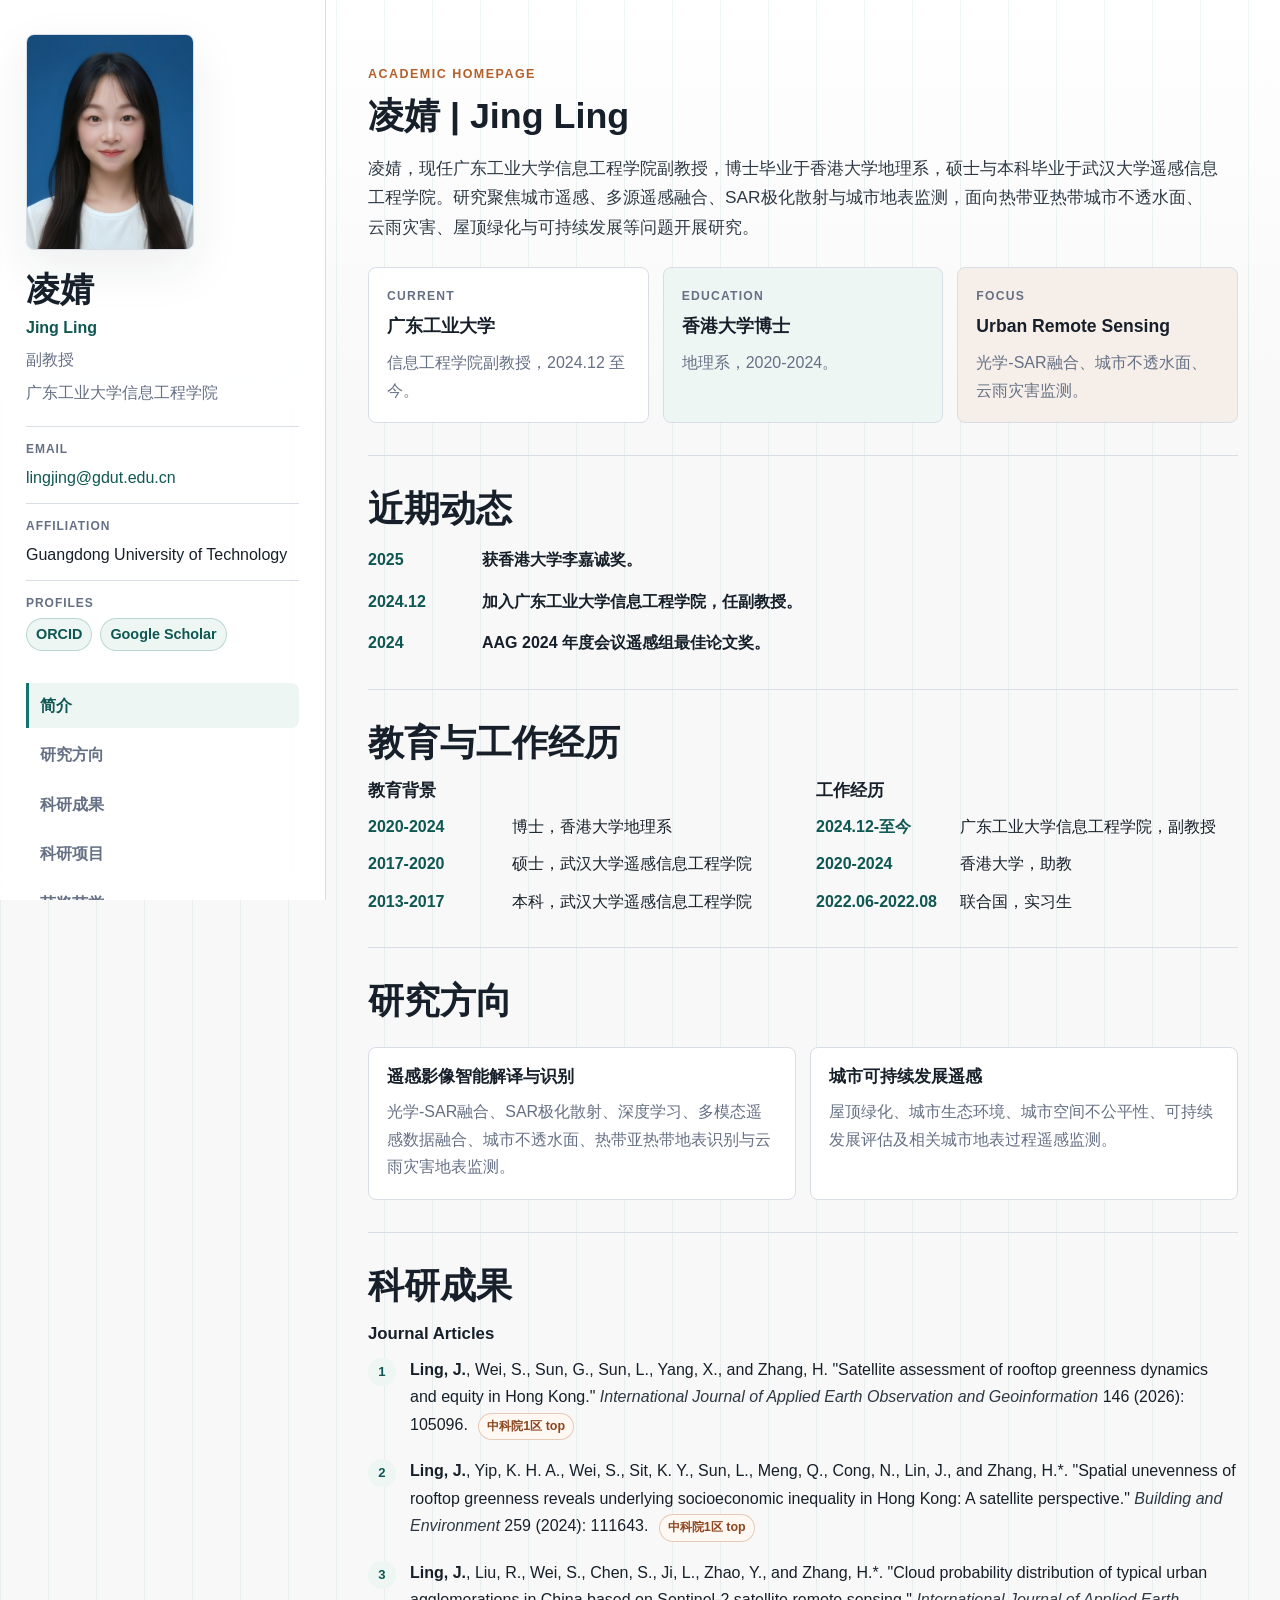
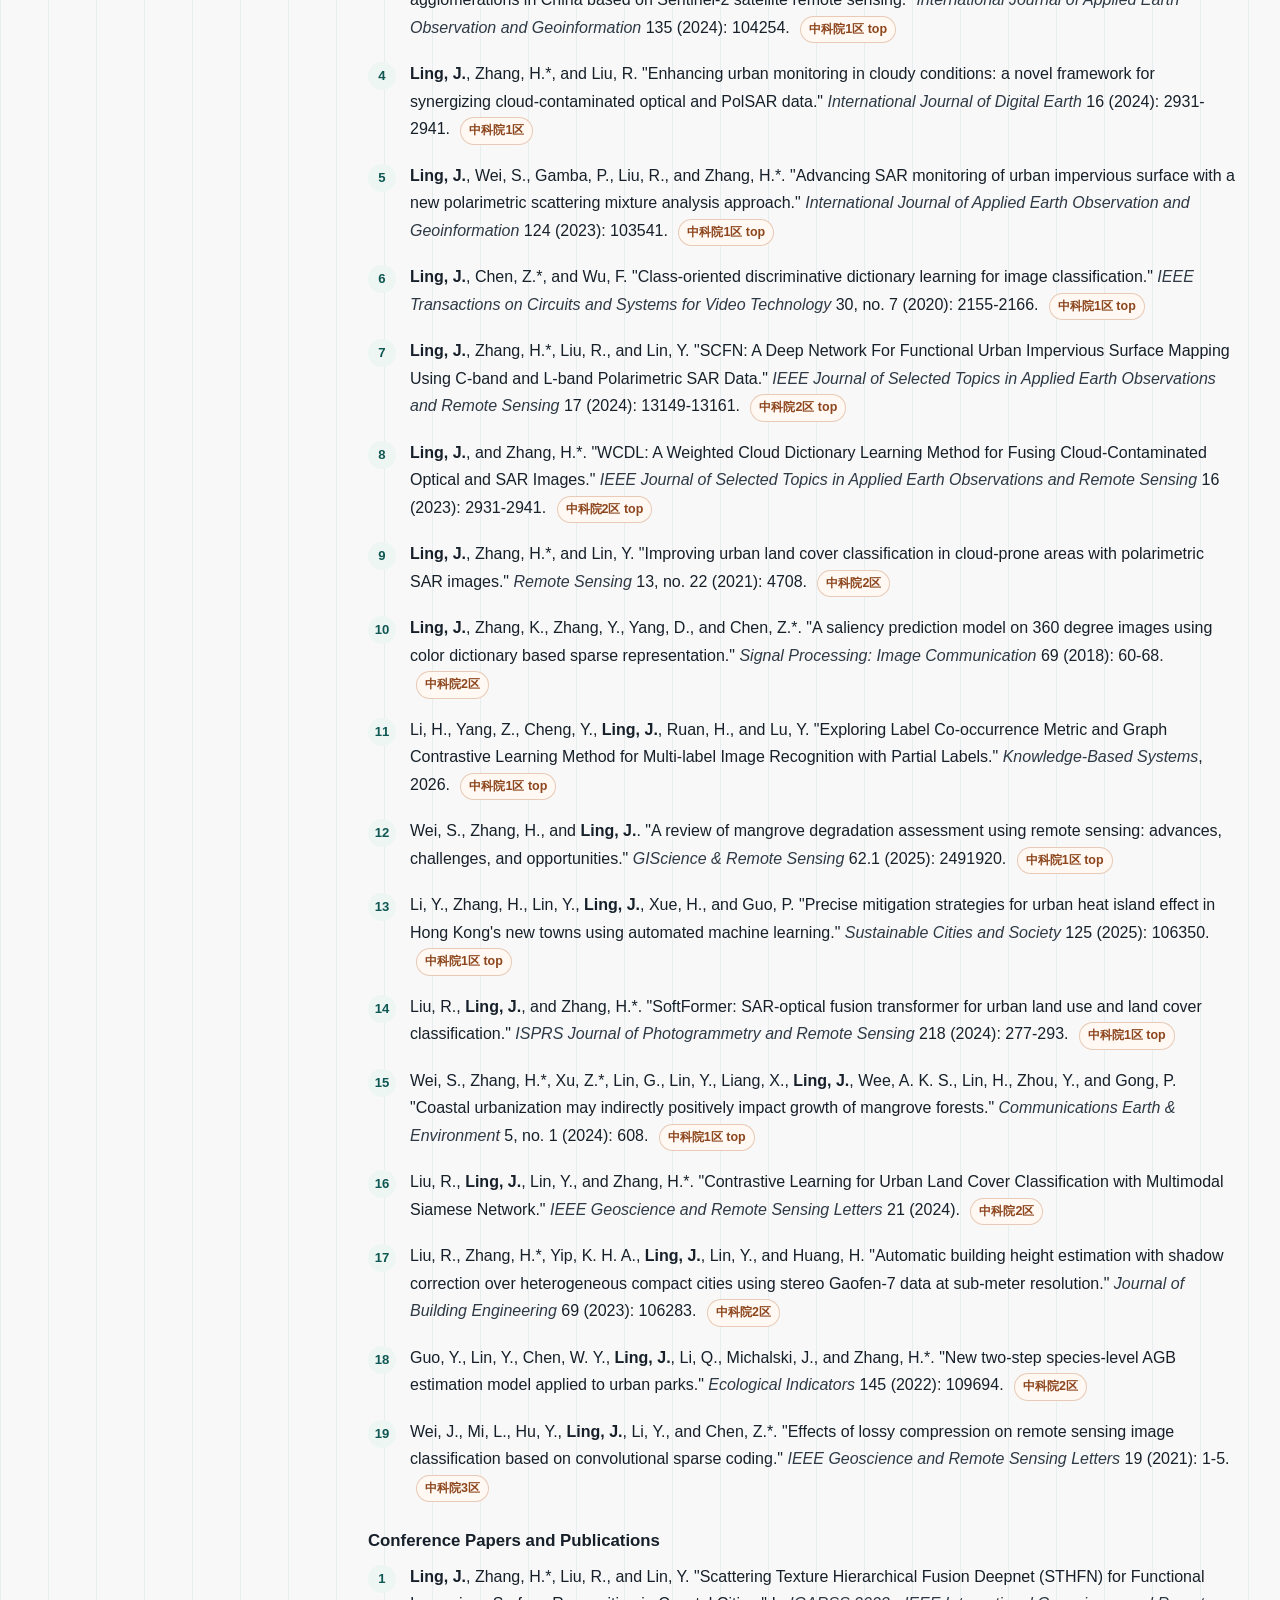
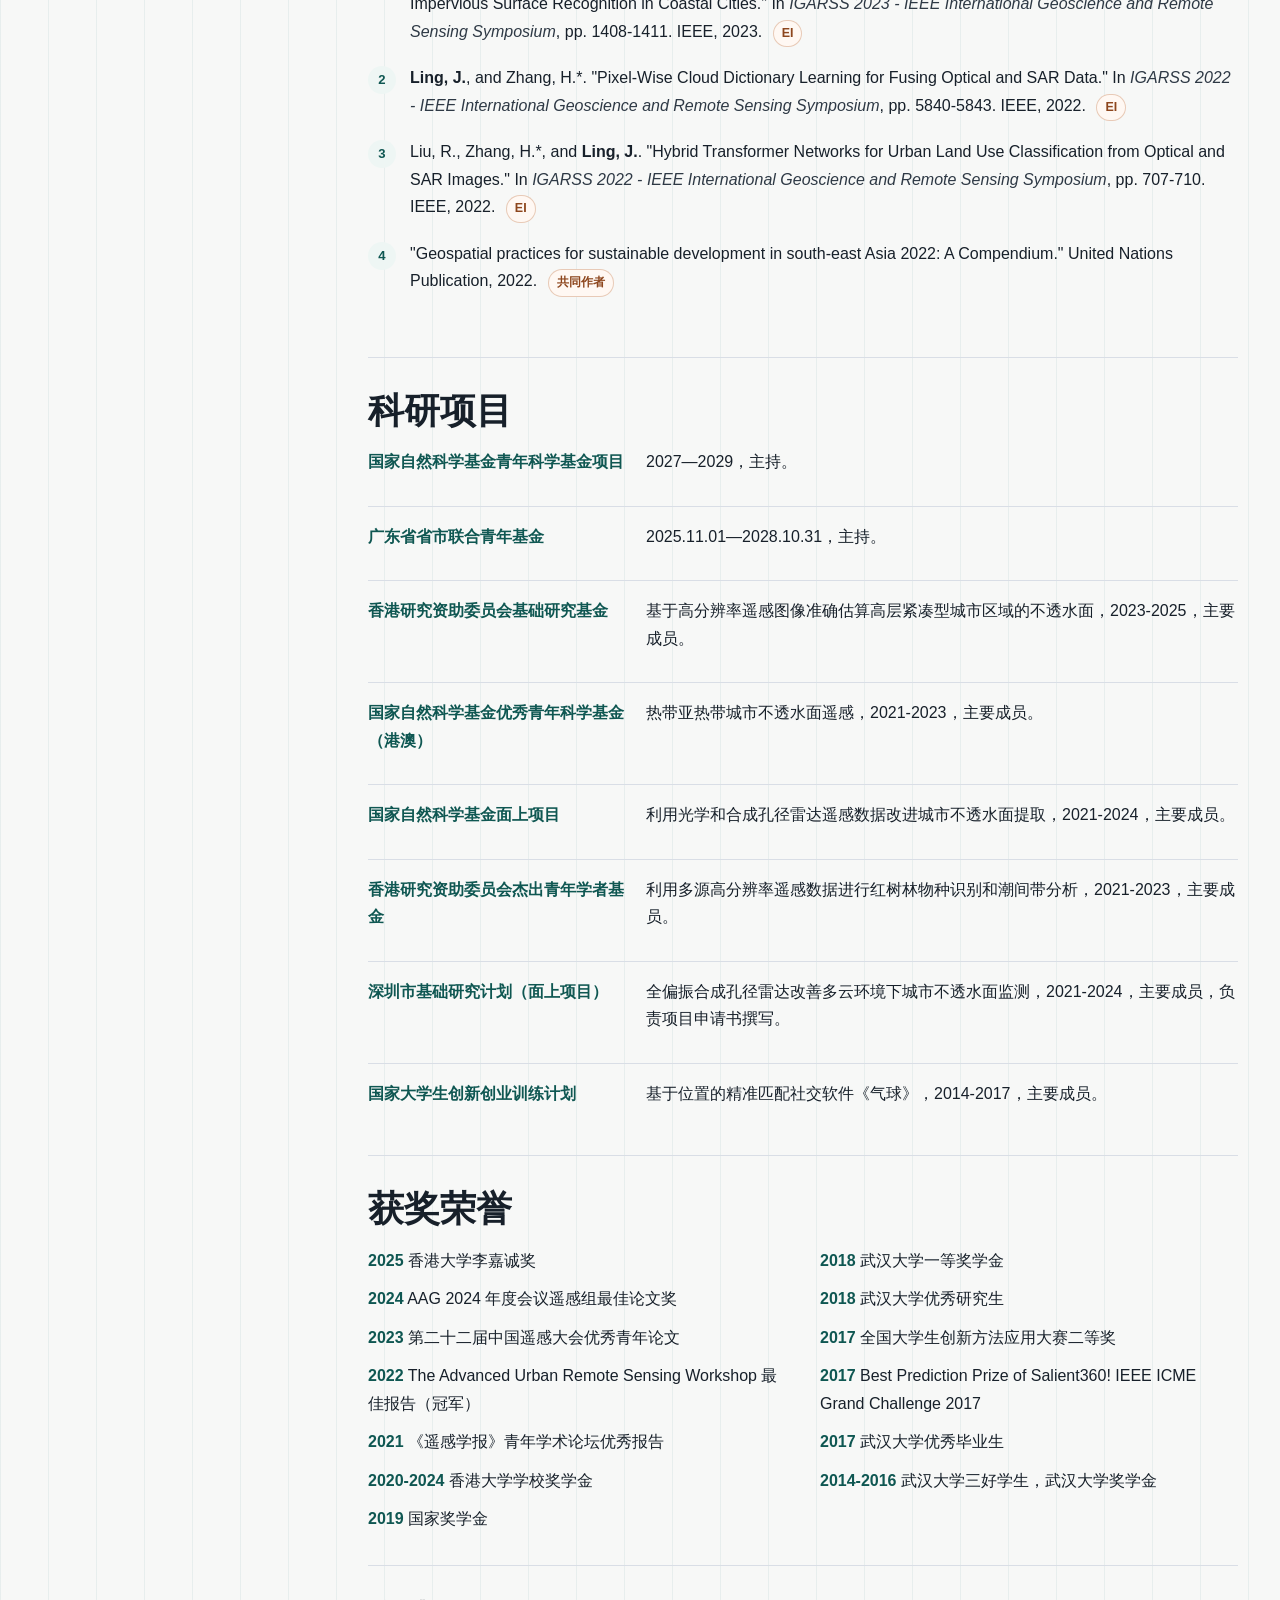
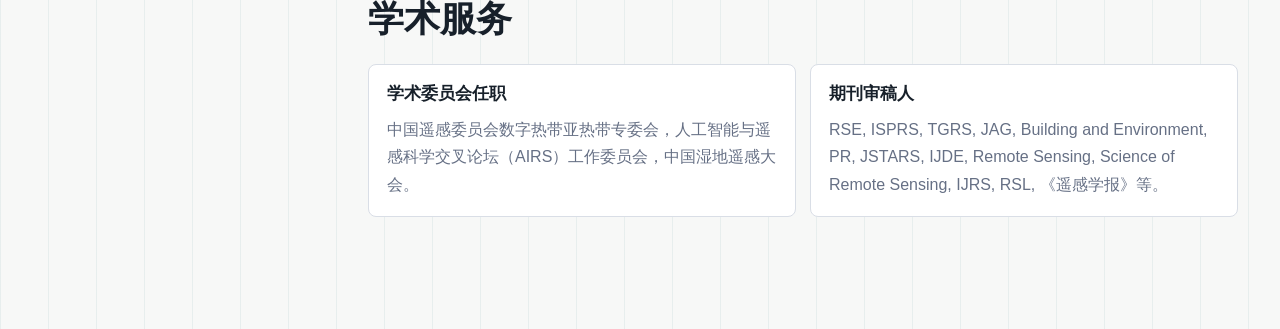
==== commit 91de8799: "Update index.html" ====
--- a/index.html
+++ b/index.html
@@ -429,7 +429,7 @@
             <article>
               <h3>期刊审稿人</h3>
               <p>
-                Remote Sensing of Environment (RSE), ISPRS Journal of Photogrammetry and Remote Sensing (ISPRS), IEEE Transactions on Geoscience and Remote Sensing (TGRS), International Journal of Applied Earth Observation and Geoinformation (JAG), Building and Environment, IEEE Journal of Selected Topics in Applied Earth Observations and Remote Sensing (JSTARS), International Journal of Digital Earth (IJDE), Remote Sensing, Science of Remote Sensing, International Journal of Remote Sensing (IJRS), Remote Sensing Letters (RSL), 《遥感学报》等。
+                RSE, ISPRS, TGRS, JAG, Building and Environment, PR, JSTARS, IJDE, Remote Sensing, Science of Remote Sensing, IJRS, RSL, 《遥感学报》等。
               </p>
             </article>
           </div>
